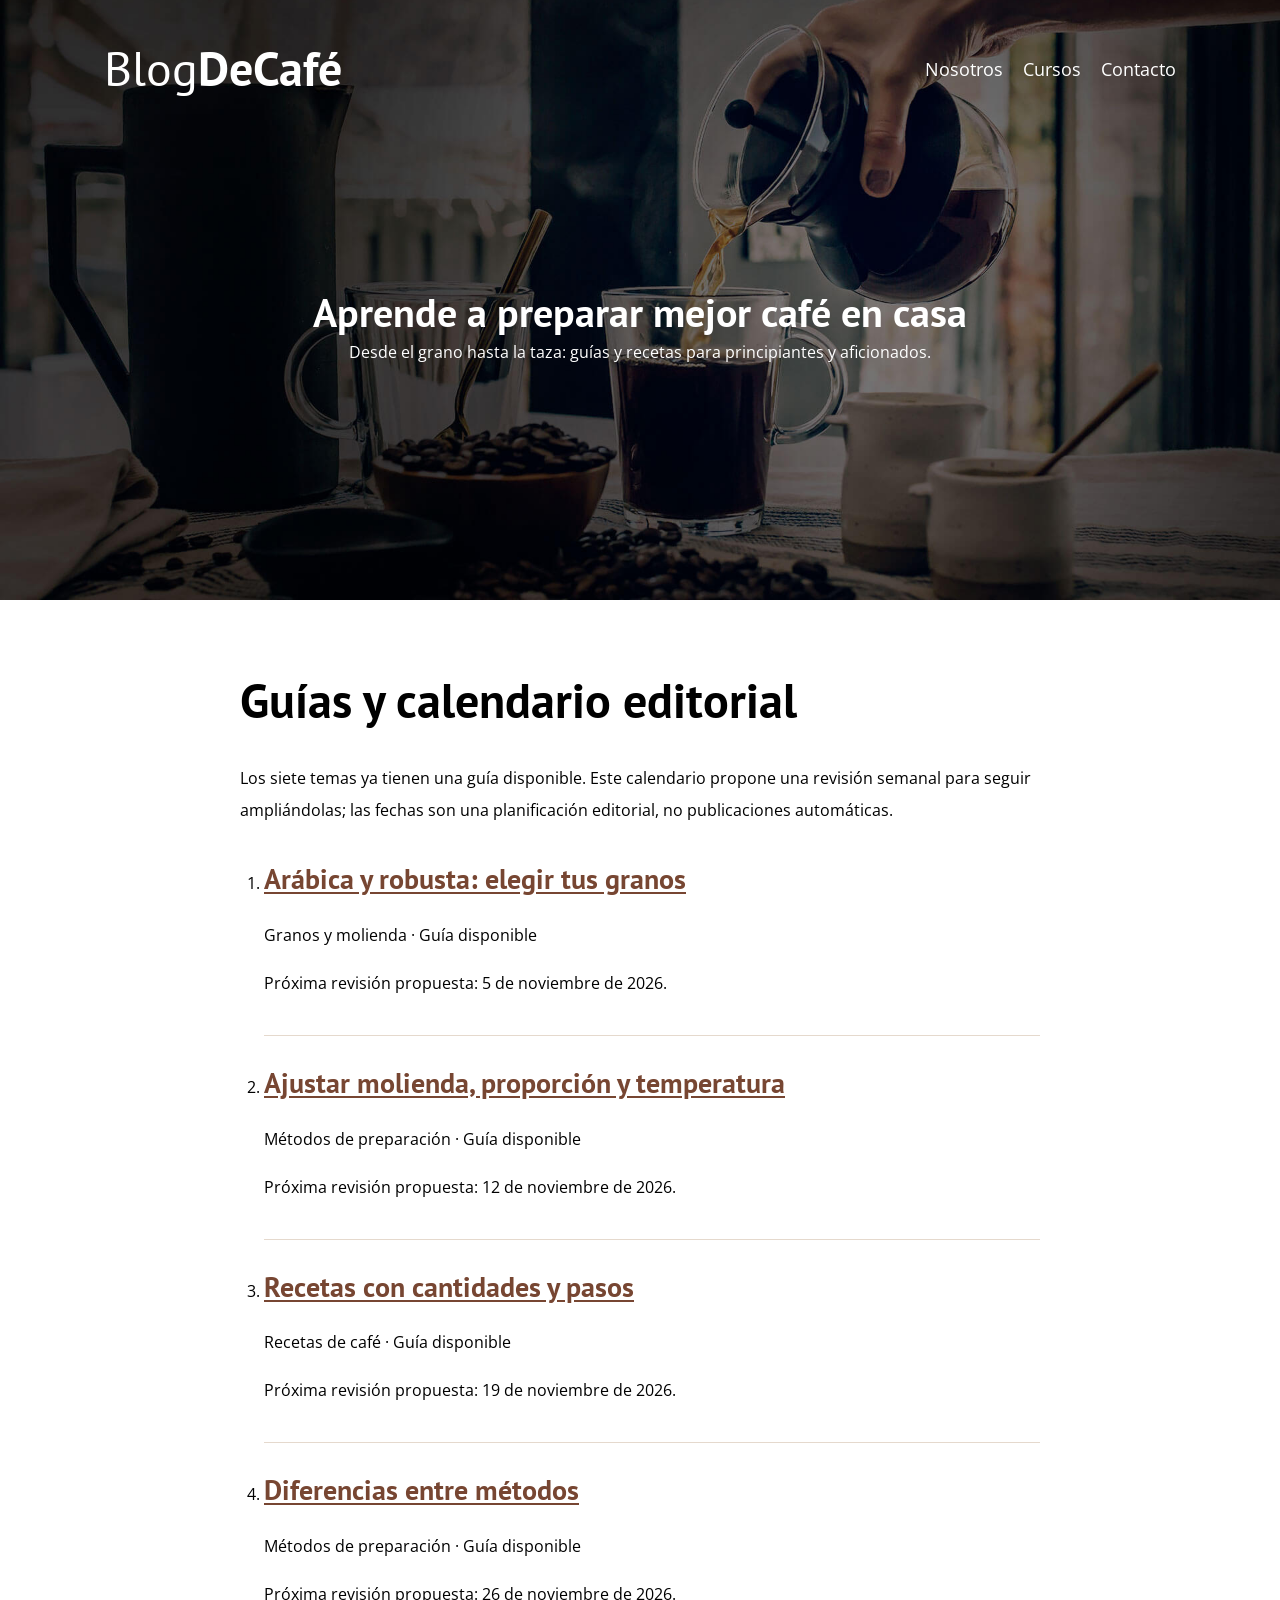
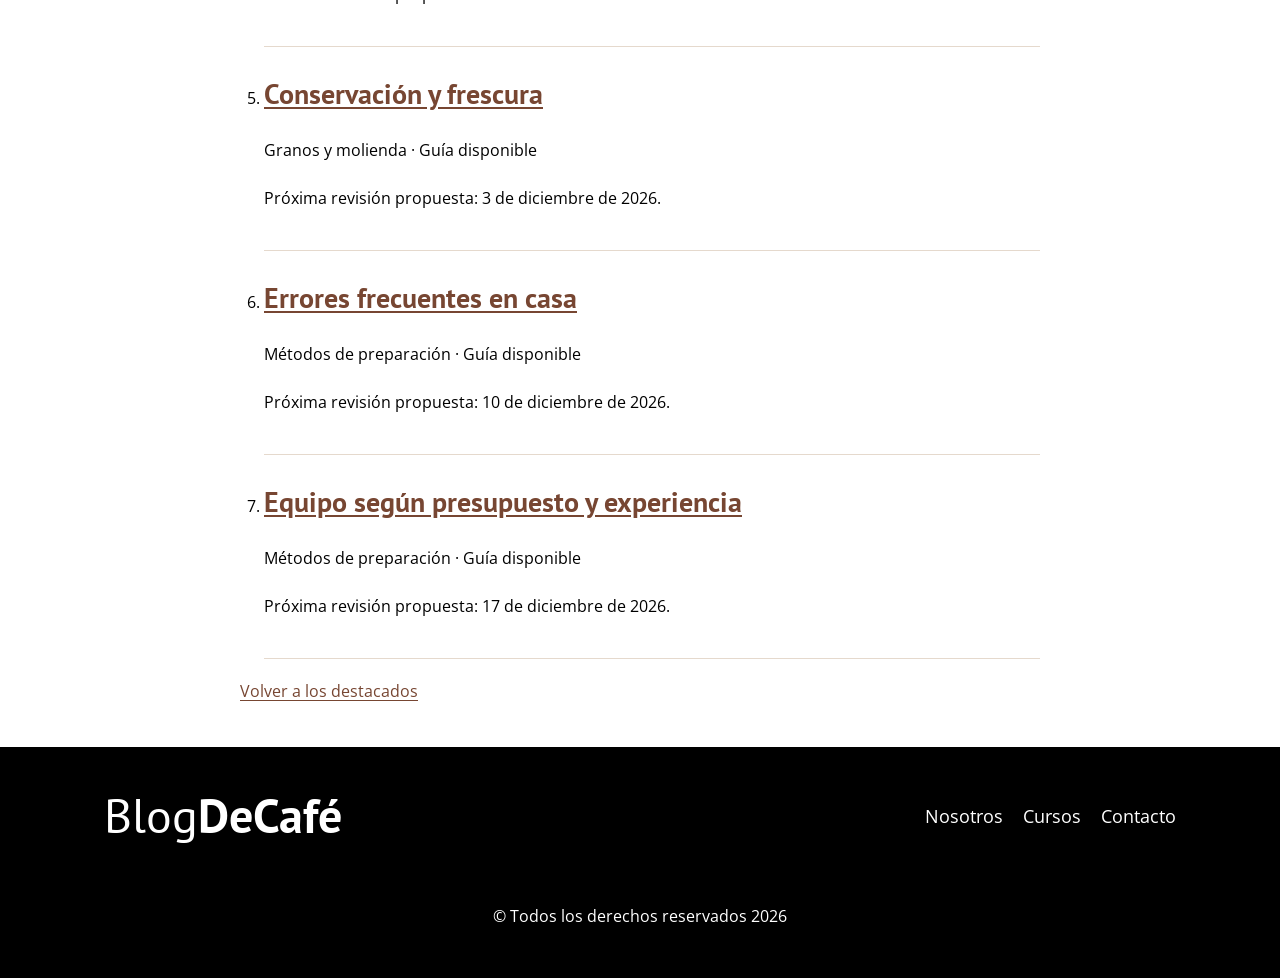
==== calendario.html @ 431ae3ac "Adición de nuevas páginas de cursos y actualización de la visión general de los cursos - Se crearon " ====
<!DOCTYPE html>
<html lang="es">

<head>
    <meta charset="UTF-8">
    <meta http-equiv="X-UA-Compatible" content="IE=edge">
    <meta name="viewport" content="width=device-width, initial-scale=1.0">
    <title>Guías y calendario editorial | BlogDeCafé</title>
    <meta name="description" content="Siete guías para preparar café en casa y un calendario propuesto de revisiones semanales.">
    <link rel="stylesheet" href="css/normalize.css">
    <link href="https://fonts.googleapis.com/css2?family=Open+Sans:ital@0;1&display=swap" rel="stylesheet">
    <link
        href="https://fonts.googleapis.com/css2?family=Open+Sans:ital@0;1&family=PT+Sans:ital,wght@0,400;0,700;1,400;1,700&display=swap"
        rel="stylesheet">
    <link rel="stylesheet" href="css/style.css">
</head>

<body>
    <header class="header">

        <div class="contenedor">
            <div class="barra">
                <a class="logo" href="index.html">
                    <p class="logo__nombre no-margin centrar-texto">Blog<span class="logo__bold">DeCafé</span></p>
                </a>

                <nav class="navegacion">
                    <a href="nosotros.html" class="navegacion__enlace">Nosotros</a>
                    <a href="cursos.html" class="navegacion__enlace">Cursos</a>
                    <a href="contacto.html" class="navegacion__enlace">Contacto</a>
                </nav>
            </div>
        </div>
        <div class="header__texto">
            <h2 class="no-margin">Aprende a preparar mejor café en casa</h2>
            <p class="no-margin">Desde el grano hasta la taza: guías y recetas para principiantes y aficionados.</p>

        </div>
    </header>

    <main class="contenedor lectura">
<h1>Guías y calendario editorial</h1><p>Los siete temas ya tienen una guía disponible. Este calendario propone una revisión semanal para seguir ampliándolas; las fechas son una planificación editorial, no publicaciones automáticas.</p><ol class="calendario-editorial"><li><h2><a href="granos-de-cafe.html">Arábica y robusta: elegir tus granos</a></h2><p>Granos y molienda · Guía disponible</p><p>Próxima revisión propuesta: <time datetime="2026-11-05">5 de noviembre de 2026</time>.</p></li><li><h2><a href="entrada.html">Ajustar molienda, proporción y temperatura</a></h2><p>Métodos de preparación · Guía disponible</p><p>Próxima revisión propuesta: <time datetime="2026-11-12">12 de noviembre de 2026</time>.</p></li><li><h2><a href="recetas-de-cafe.html">Recetas con cantidades y pasos</a></h2><p>Recetas de café · Guía disponible</p><p>Próxima revisión propuesta: <time datetime="2026-11-19">19 de noviembre de 2026</time>.</p></li><li><h2><a href="metodos-de-cafe.html">Diferencias entre métodos</a></h2><p>Métodos de preparación · Guía disponible</p><p>Próxima revisión propuesta: <time datetime="2026-11-26">26 de noviembre de 2026</time>.</p></li><li><h2><a href="conservar-cafe.html">Conservación y frescura</a></h2><p>Granos y molienda · Guía disponible</p><p>Próxima revisión propuesta: <time datetime="2026-12-03">3 de diciembre de 2026</time>.</p></li><li><h2><a href="errores-cafe.html">Errores frecuentes en casa</a></h2><p>Métodos de preparación · Guía disponible</p><p>Próxima revisión propuesta: <time datetime="2026-12-10">10 de diciembre de 2026</time>.</p></li><li><h2><a href="equipo-cafe.html">Equipo según presupuesto y experiencia</a></h2><p>Métodos de preparación · Guía disponible</p><p>Próxima revisión propuesta: <time datetime="2026-12-17">17 de diciembre de 2026</time>.</p></li></ol><a href="index.html#blog">Volver a los destacados</a>
    </main>


    <footer class="footer">
        <div class="contenedor">
            <div class="barra">
                <a class="logo" href="index.html">
                    <p class="logo__nombre no-margin centrar-texto">Blog<span class="logo__bold">DeCafé</span></p>
                </a>

                <nav class="navegacion">
                    <a href="nosotros.html" class="navegacion__enlace">Nosotros</a>
                    <a href="cursos.html" class="navegacion__enlace">Cursos</a>
                    <a href="contacto.html" class="navegacion__enlace">Contacto</a>
                </nav>
            </div>
        </div>
        <p>&copy; Todos los derechos reservados <span id="year"></span></p>
    </footer>

    <script src="js/app.js"></script>

</body>

</html>
---- css/style.css ----
:root {
  --fuenteHeading: "PT Sans", sans-serif;

  --fuenteParrafos: "Open Sans", sans-serif;

  --primario: #784d3c;
  --gris: #e5e7e9;
  --blanco: #fff;
  --negro: #000000;
}

html {
  box-sizing: border-box;
  font-size: 62.5%;
}

*,
*::before *::after {
  box-sizing: inherit;
}

body {
  font-family: var(--fuenteParrafos);
  font-size: 1.6rem;
  line-height: 2;
}

.contenedor {
  width: min(90%, 120rem);
  margin: 0 auto;
}

a {
  text-decoration: none;
}

h1,
h2,
h3,
h4 {
  font-family: var(--fuenteHeading);
  line-height: 1.2;
}

h1 {
  font-size: 4.8rem;
}

h2 {
  font-size: 4rem;
}

h3 {
  font-size: 3.2rem;
}

h4 {
  font-size: 2.8rem;
}

img {
  max-width: 100%;
}

.no-margin {
  margin: 0;
}

.no-padding {
  padding: 0;
}

.centrar-texto {
  text-align: center;
}

.webp,
.header {
  background-image: url(../media/images/banner.webp);
}

.no-webp,
.header {
  background-image: url(../media/images/banner.jpg);
}
.header {
  height: 60rem;
  background-size: cover;
  background-repeat: no-repeat;
  background-position: center center;
}

.header__texto {
  text-align: center;
  color: var(--blanco);
  margin-top: 5rem;
}

@media (min-width: 768px) {
  .header__texto {
    margin-top: 15rem;
  }
}

.barra {
  padding: 4rem 0;
}
@media (min-width: 768px) {
  .barra {
    display: flex;
    justify-content: space-between;
    align-items: center;
    margin: 0 4rem;
  }
}

.logo {
  color: var(--blanco);
}

.logo__nombre {
  font-family: var(--fuenteHeading);
  font-size: 4.8rem;
  line-height: 1.2;
  font-weight: 400;
}

.logo__bold {
  font-weight: 700;
}
@media (min-width: 768px) {
  .navegacion {
    display: flex;
    gap: 2rem;
  }
}
.navegacion__enlace {
  display: block;
  text-align: center;
  font-size: 1.8rem;
  color: var(--blanco);
}

@media (min-width: 768px) {
  .contenido-principal {
    display: grid;
    grid-template-columns: 2fr 1fr;
    column-gap: 4rem;
  }
}

.entrada {
  border-bottom: 1px solid var(--gris);
  margin-bottom: 2rem;
}

.entrada:last-of-type {
  border: none;
  margin-bottom: 0;
}

.boton {
  display: block;
  font-family: var(--fuenteHeading);
  color: var(--blanco);
  text-align: center;
  padding: 1rem 3rem;
  font-size: 1.8rem;
  text-transform: uppercase;
  font-weight: 700;
  margin-bottom: 2rem;
  border: none;
}

@media (min-width: 768px) {
  .boton {
    display: inline-block;
  }
}

.boton:hover {
  cursor: pointer;
}

.boton--primario {
  background-color: var(--negro);
}

.boton--secundario {
  background-color: var(--primario);
}

.cursos {
  list-style: none;
}

.widget-curso {
  border-bottom: 1px solid var(--gris);
  margin-bottom: 2rem;
}

.widget-curso:last-of-type {
  border: none;
  margin-bottom: 0;
}
.widget-cursos__label {
  font-family: var(--fuenteHeading);
  font-weight: 700;
}

.widget-cursos__info {
  font-weight: 400;
}
.widget-cursos__label,
.widget-cursos__info {
  font-size: 2rem;
}

.footer {
  background-color: var(--negro);
  padding-bottom: 3rem;
  margin-top: 4rem;
}

.footer p{
  color: var(--blanco);
  text-align: center;
}

@media (min-width: 768px) {
  .sobre-nosotros {
    display: grid;
    grid-template-columns: repeat(2, 1fr);
    column-gap: 2rem;
  }
}

/*Nuestros Cursos*/

.curso {
  padding: 3rem;
  border-bottom: 1px solid var(--gris);
}

@media (min-width: 768px) {
  .curso {
    display: grid;
    grid-template-columns: 1fr 2fr;
    column-gap: 2rem;
  }
}
.curso:last-of-type {
  border: none;
}

.cursos__label {
  font-family: var(--fuenteHeading);
  font-weight: 700;
}

.cursos__info {
  font-weight: 400;
}
.cursos__label,
.cursos__info {
  font-size: 2rem;
}

.contacto-bg {
  background-image: url(../media/images/contacto.jpg);
  background-size: cover;
  background-repeat: no-repeat;
  background-position: center center;
  height: 40rem;
}

.formulario {
  background-color: var(--blanco);
  margin: -5rem auto 0 auto;
  padding: 5rem;
  width: 95%;
}

.campo {
  display: flex;
  margin-bottom: 2rem;
}

.campo__label {
  flex: 0 0 9rem;
  text-align: right;
  padding-right: 2rem;
}

.campo__field {
  flex: 1;
  border: 1px solid var(--gris);
}

.campo__field--textarea {
  height: 20rem;
}

/* Portada: paleta cálida y jerarquía editorial. */
.inicio {
  --primario: #774632;
  background: #faf7f2;
  color: #322b26;
  line-height: 1.75;
}
.inicio *, .inicio *::before, .inicio *::after { box-sizing: border-box; }
.inicio .contenedor { width: min(90%, 116rem); }
.inicio .footer > .contenedor { width: min(94%, 144rem); }
.inicio .header {
  height: auto;
  min-height: 62rem;
  background-image: linear-gradient(90deg, rgba(26, 19, 15, .88), rgba(26, 19, 15, .28)), url(../media/images/banner.jpg);
}
.inicio .header__texto { margin: 0 auto; padding: 8rem 0 9rem; text-align: left; }
.inicio .header__texto h1 { max-width: 72rem; font-size: clamp(3.8rem, 5vw, 6.4rem); line-height: 1.08; letter-spacing: -.18rem; }
.inicio .header__texto > p:not(.editorial-etiqueta) { max-width: 56rem; margin-top: 2.4rem; color: #eee3d8; font-size: 1.8rem; }
.inicio .editorial-etiqueta { font-size: 1.15rem; font-weight: 700; text-transform: uppercase; letter-spacing: .18rem; color: #774632; margin: 0 0 1.6rem; }
.inicio .header .editorial-etiqueta { color: #eac6a1; }
.inicio .header__texto .boton { margin: 3rem 0 0; background: #edcfad; color: #322419; }
.inicio .contenido-principal { padding-top: 7rem; gap: 5rem; align-items: start; }
.inicio .blog > h3 { margin: 0 0 2rem; font-size: clamp(3rem, 3vw, 4rem); letter-spacing: -.08rem; }
.inicio .blog > p:not(.editorial-etiqueta) { color: #655b52; margin: 0 0 3rem; }
.inicio .temas-editoriales { margin-bottom: 4rem; padding: 2.4rem; border: 1px solid #e5d9cd; border-radius: 1.2rem; background: #f1eae1; }
.inicio .temas-editoriales h4 { font-size: 2rem; margin: 0 0 1.2rem; }
.inicio .temas-editoriales ul { margin: 0; padding-left: 2rem; color: #655b52; font-size: 1.4rem; }
.inicio .temas-editoriales li + li { margin-top: .8rem; }
.inicio .entrada { background: #fffdf9; border: 1px solid #e8dfd5; border-radius: 1.6rem; overflow: hidden; margin-bottom: 3rem; }
.inicio .entrada:last-of-type { border: 1px solid #e8dfd5; }
.inicio .entrada__imagen img { width: 100%; aspect-ratio: 16 / 9; object-fit: cover; display: block; }
.inicio .entrada__contenido { padding: 2.8rem; }
.inicio .entrada__contenido h4 { font-size: 2.7rem; letter-spacing: -.05rem; }
.inicio .entrada__contenido p { color: #655b52; }
.inicio .boton { display: inline-flex; align-items: center; justify-content: center; gap: 1.5rem; border-radius: .6rem; padding: 1.2rem 2rem; font-size: 1.4rem; text-transform: none; line-height: 1.5; margin-bottom: 0; transition: background-color .15s ease; }
.inicio .boton--primario { background: #322b26; }
.inicio .boton:hover { background: #583727; color: #fff; }
.inicio a:focus-visible { outline: 3px solid #b46f35; outline-offset: 5px; }
.inicio .sidebar { padding: 3rem; background: #efe7dc; border: 1px solid #e5d9cd; border-radius: 1.6rem; }
.inicio .sidebar h3 { font-size: 2.7rem; margin: 0 0 2.8rem; }
.inicio .sidebar h4 { font-size: 2.2rem; }
.inicio .cursos { margin: 0; }
.inicio .widget-curso { border-color: #d8c8b7; padding-bottom: 2.8rem; margin-bottom: 2.8rem; }
.inicio .widget-curso:last-child { padding-bottom: 0; margin-bottom: 0; }
.inicio .widget-cursos__label, .inicio .widget-cursos__info { font-size: 1.5rem; }
.inicio .widget-cursos__label { margin: 1.2rem 0; }
.inicio .sidebar .boton { margin-top: 1rem; }
.inicio .footer { margin-top: 8rem; background: #28211c; padding: 1.6rem 0 2.4rem; }
.inicio .footer > p { font-size: 1.2rem; color: #c9bcae; margin: 1rem 0 0; }
@media (min-width: 768px) { .inicio .contenido-principal { grid-template-columns: minmax(0, 1fr) 32rem; } }
@media (max-width: 767px) {
  .inicio .header { min-height: auto; }
  .inicio .header__texto { padding: 5rem 0 6rem; }
  .inicio .header__texto h1 { letter-spacing: -.1rem; }
  .inicio .header__texto > p:not(.editorial-etiqueta) { font-size: 1.6rem; }
  .inicio .contenido-principal { padding-top: 4rem; }
  .inicio .entrada__contenido, .inicio .sidebar { padding: 2.2rem; }
  .inicio .sidebar { margin-top: 4rem; }
  .inicio .footer { margin-top: 4rem; }
}
@media (prefers-reduced-motion: reduce) { .inicio .boton { transition: none; } }

/* Lectura de los artículos individuales. */
.lectura { max-width: 80rem; padding-top: 4rem; }
.lectura h1 { font-size: clamp(3.2rem, 5vw, 4.8rem); }
.lectura h2 { font-size: 2.8rem; margin-top: 3.6rem; }
.lectura article > img { display: block; width: 100%; height: auto; margin: 3rem 0; }
.lectura article > header > p { color: #655b52; }
.lectura a { color: #774632; text-decoration: underline; text-underline-offset: .3rem; }
.lectura a:focus-visible { outline: 3px solid #774632; outline-offset: 4px; }
.lectura li + li { margin-top: 1rem; }

.aviso-ejemplo { background: #f1eae1; border-left: .4rem solid #774632; padding: 1.6rem 2rem; }
.lectura dd { margin: .4rem 0 2rem; }
.lectura .boton { color: #fff; text-decoration: none; }
.calendario-editorial { padding-left: 2.4rem; }
.calendario-editorial li { padding: 1rem 0 2rem; border-bottom: 1px solid #e5d9cd; }
.calendario-editorial h2 { margin-top: 1rem; }
@media (max-width: 600px) {
  #consulta .campo { flex-direction: column; }
  #consulta .campo__label { flex: auto; text-align: left; }
  #consulta.formulario { padding: 2rem; }
  #consulta .campo__field { width: 100%; min-width: 0; }
}
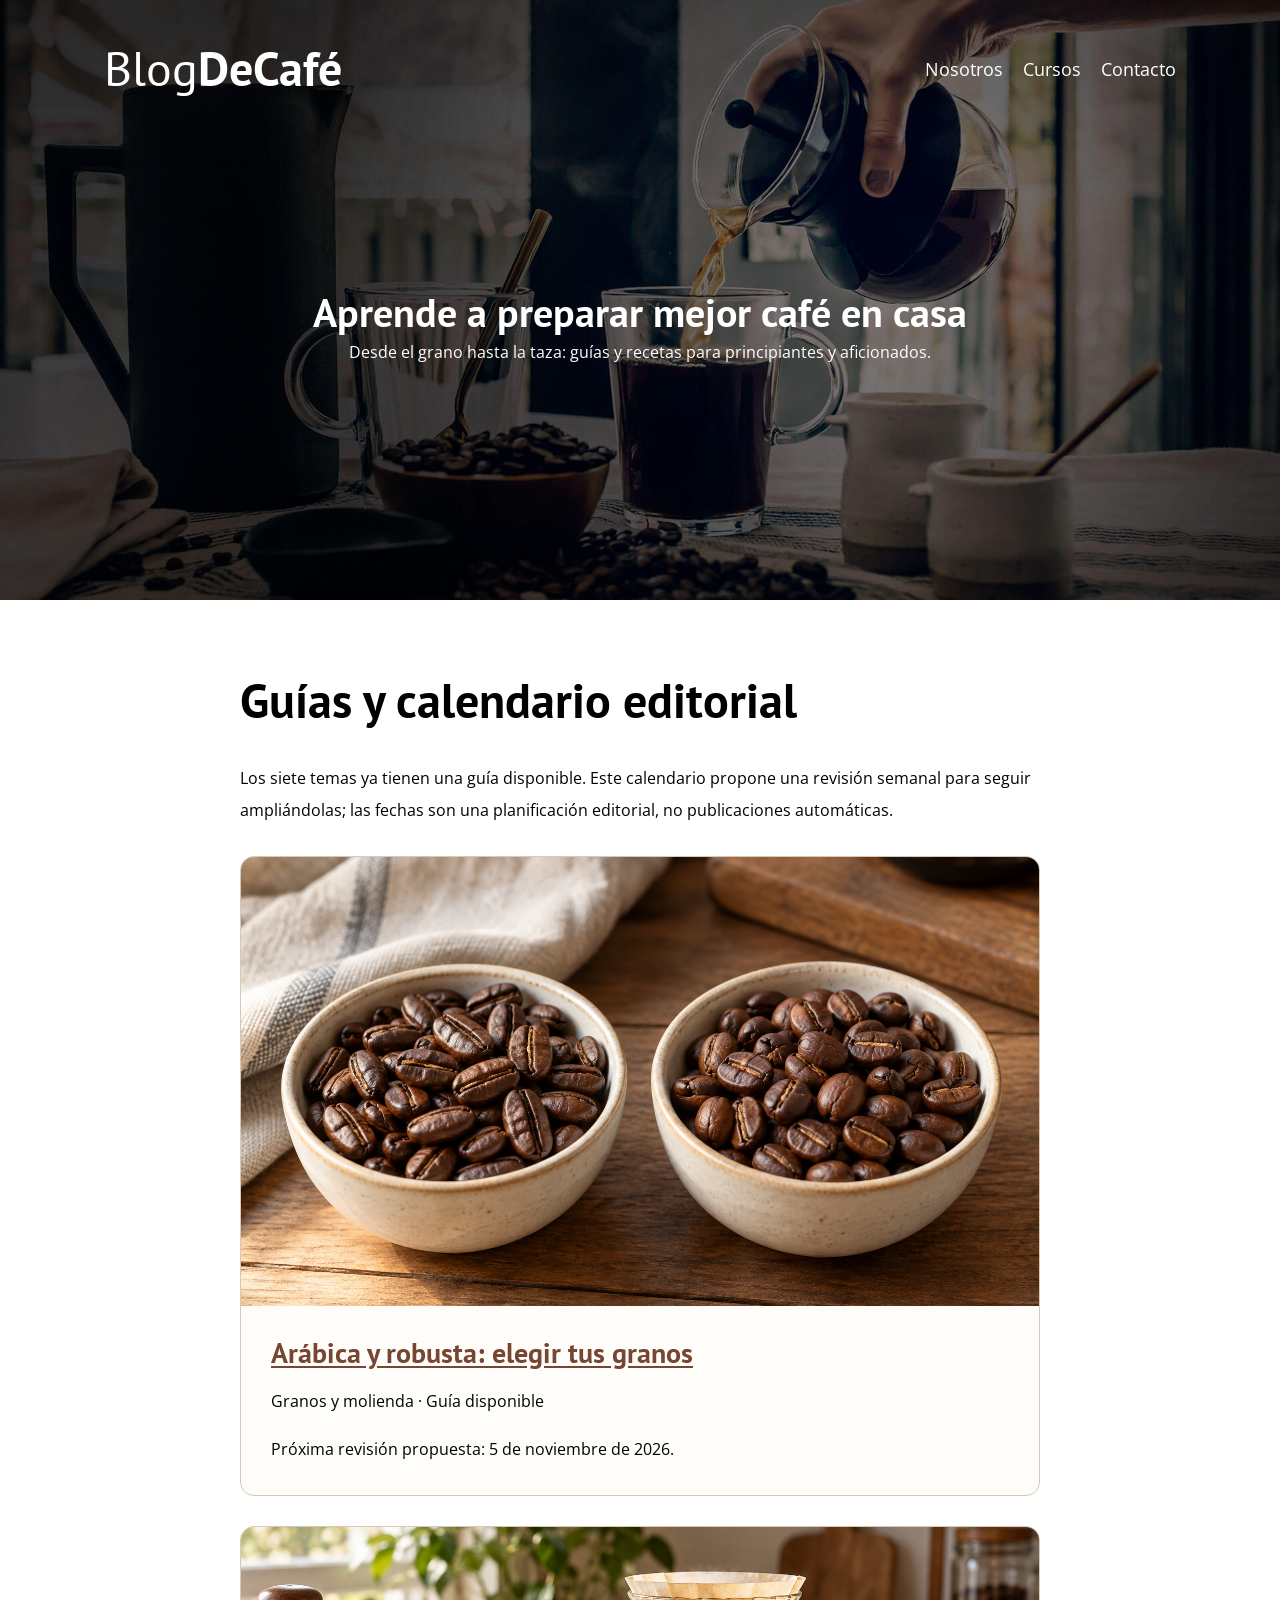
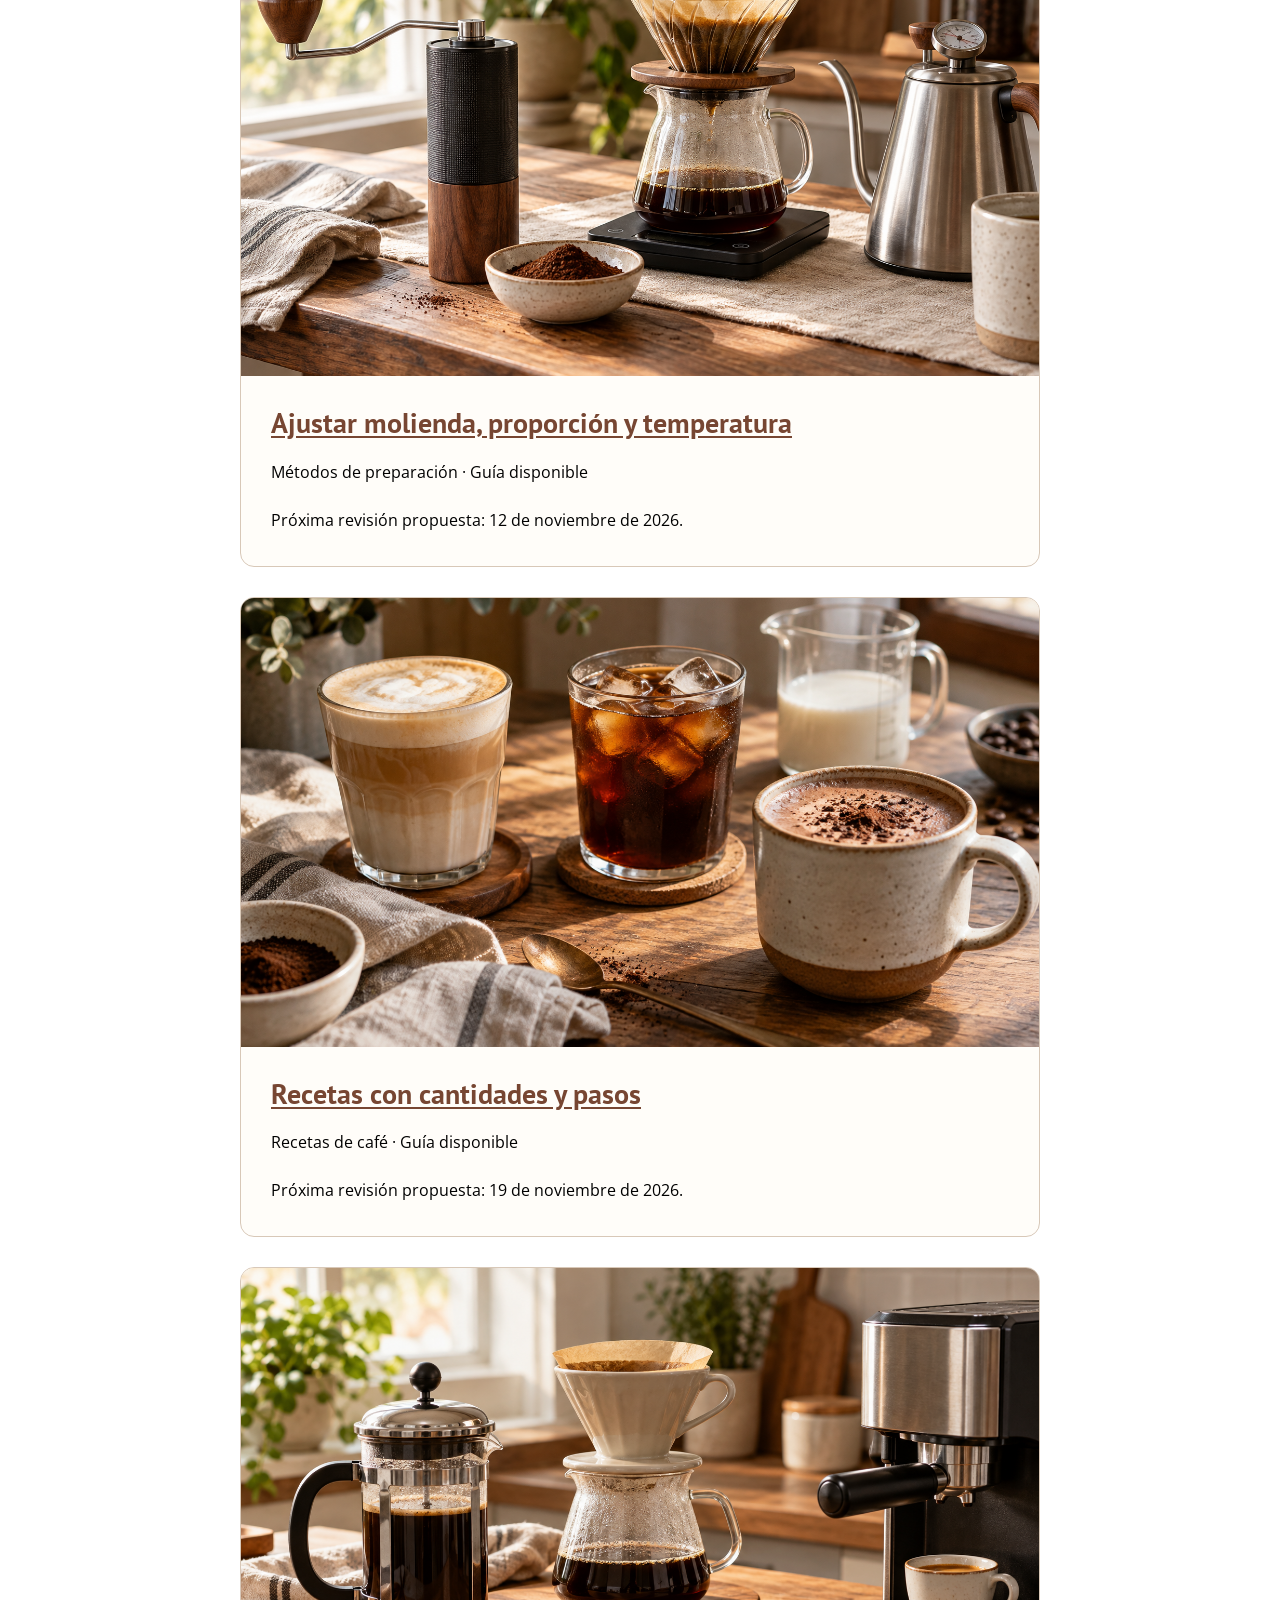
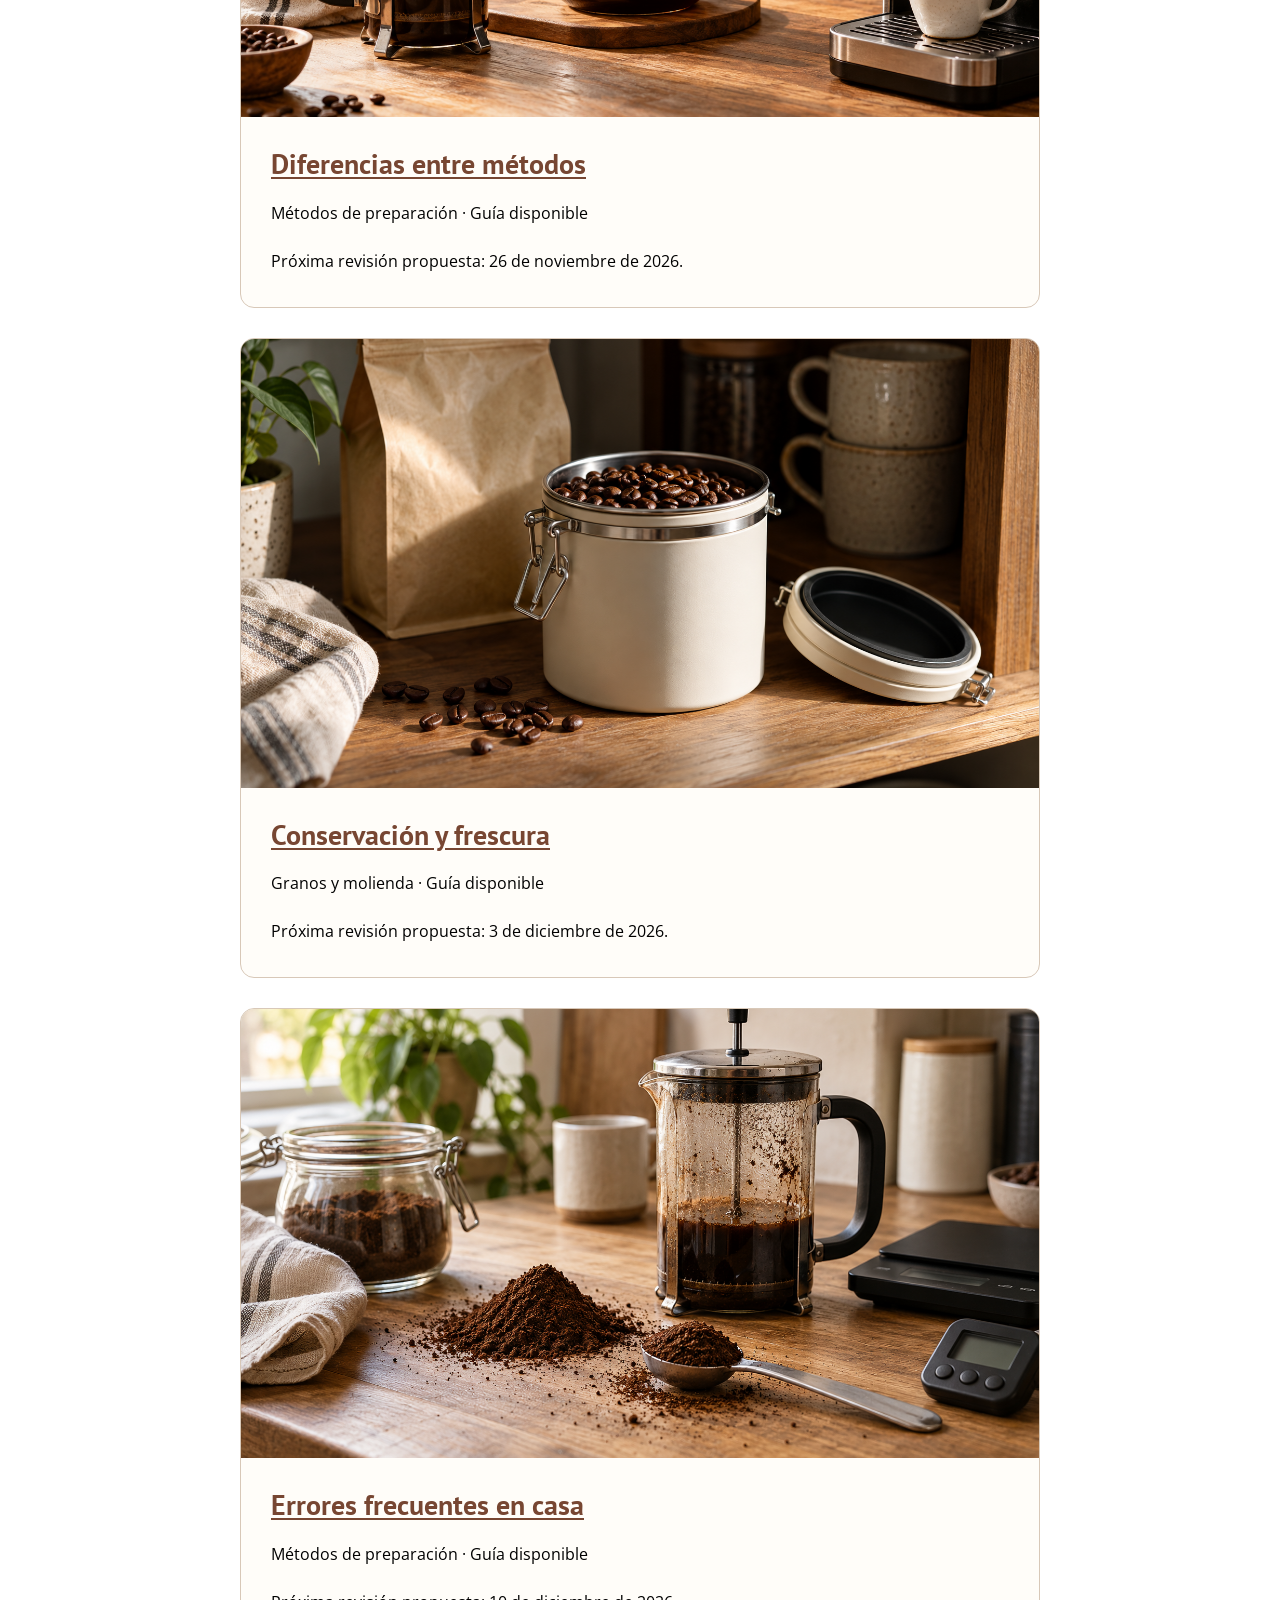
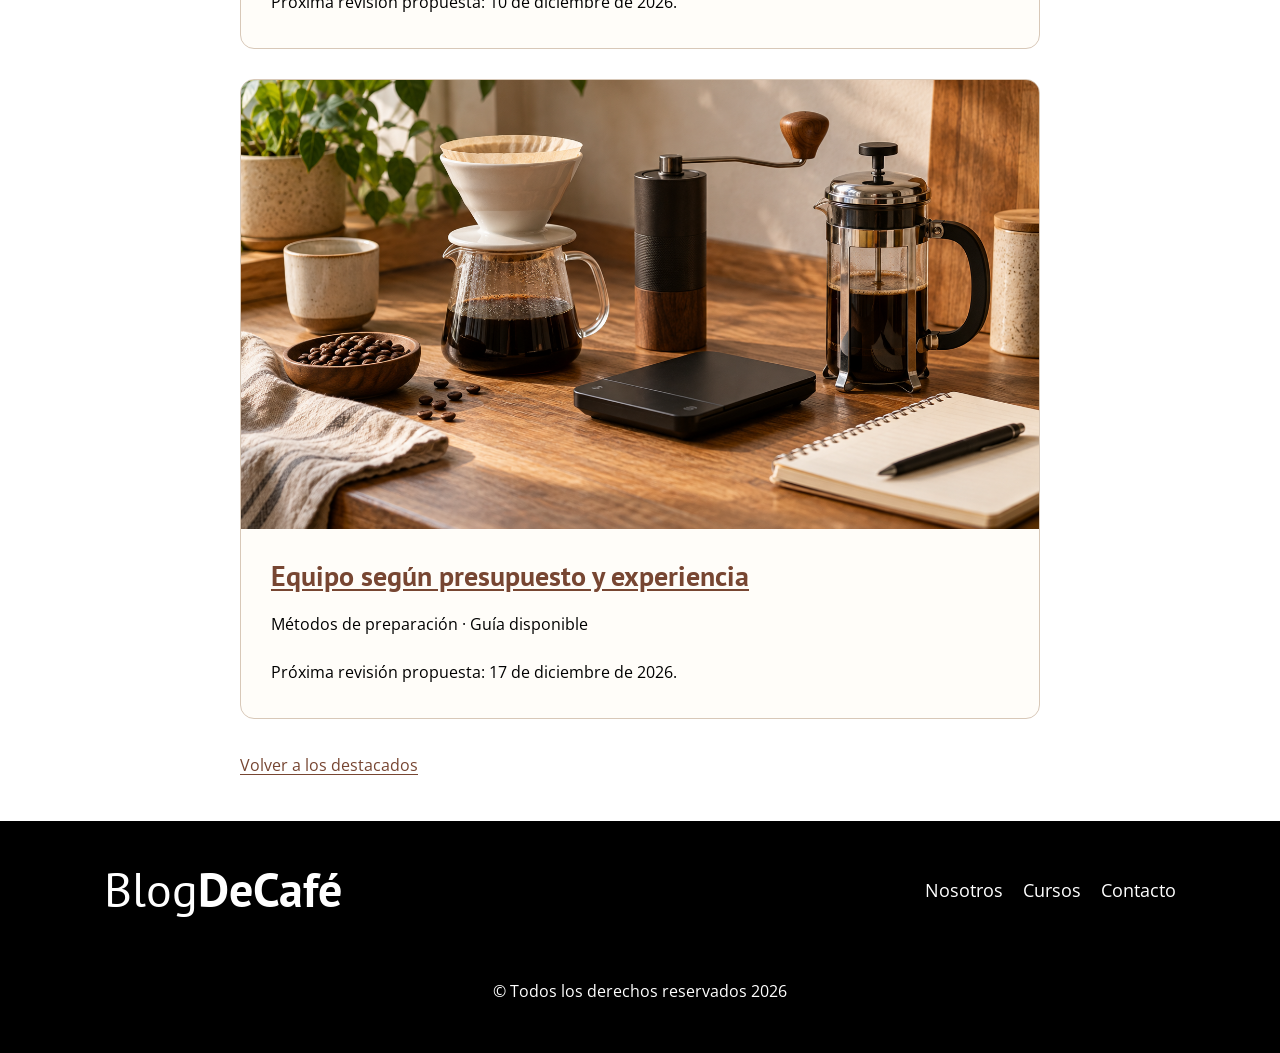
==== commit d6ed0bea: "Actualización del calendario editorial con nuevas imágenes y contenido; mejora del estilo de la list" ====
--- a/calendario.html
+++ b/calendario.html
@@ -32,14 +32,35 @@
             </div>
         </div>
         <div class="header__texto">
-            <h2 class="no-margin">Aprende a preparar mejor café en casa</h2>
+            <p class="header__promesa no-margin">Aprende a preparar mejor café en casa</p>
             <p class="no-margin">Desde el grano hasta la taza: guías y recetas para principiantes y aficionados.</p>
 
         </div>
     </header>
 
     <main class="contenedor lectura">
-<h1>Guías y calendario editorial</h1><p>Los siete temas ya tienen una guía disponible. Este calendario propone una revisión semanal para seguir ampliándolas; las fechas son una planificación editorial, no publicaciones automáticas.</p><ol class="calendario-editorial"><li><h2><a href="granos-de-cafe.html">Arábica y robusta: elegir tus granos</a></h2><p>Granos y molienda · Guía disponible</p><p>Próxima revisión propuesta: <time datetime="2026-11-05">5 de noviembre de 2026</time>.</p></li><li><h2><a href="entrada.html">Ajustar molienda, proporción y temperatura</a></h2><p>Métodos de preparación · Guía disponible</p><p>Próxima revisión propuesta: <time datetime="2026-11-12">12 de noviembre de 2026</time>.</p></li><li><h2><a href="recetas-de-cafe.html">Recetas con cantidades y pasos</a></h2><p>Recetas de café · Guía disponible</p><p>Próxima revisión propuesta: <time datetime="2026-11-19">19 de noviembre de 2026</time>.</p></li><li><h2><a href="metodos-de-cafe.html">Diferencias entre métodos</a></h2><p>Métodos de preparación · Guía disponible</p><p>Próxima revisión propuesta: <time datetime="2026-11-26">26 de noviembre de 2026</time>.</p></li><li><h2><a href="conservar-cafe.html">Conservación y frescura</a></h2><p>Granos y molienda · Guía disponible</p><p>Próxima revisión propuesta: <time datetime="2026-12-03">3 de diciembre de 2026</time>.</p></li><li><h2><a href="errores-cafe.html">Errores frecuentes en casa</a></h2><p>Métodos de preparación · Guía disponible</p><p>Próxima revisión propuesta: <time datetime="2026-12-10">10 de diciembre de 2026</time>.</p></li><li><h2><a href="equipo-cafe.html">Equipo según presupuesto y experiencia</a></h2><p>Métodos de preparación · Guía disponible</p><p>Próxima revisión propuesta: <time datetime="2026-12-17">17 de diciembre de 2026</time>.</p></li></ol><a href="index.html#blog">Volver a los destacados</a>
+<h1>Guías y calendario editorial</h1><p>Los siete temas ya tienen una guía disponible. Este calendario propone una revisión semanal para seguir ampliándolas; las fechas son una planificación editorial, no publicaciones automáticas.</p><ol class="calendario-editorial"><li>
+    <a class="calendario-editorial__imagen" href="granos-de-cafe.html"><img src="media/images/guias/arabica-robusta.png" alt="Dos cuencos con granos de café de formas distintas para comparar arábica y robusta." width="1536" height="1024" loading="lazy" decoding="async"></a>
+    <div class="calendario-editorial__contenido"><h2><a href="granos-de-cafe.html">Arábica y robusta: elegir tus granos</a></h2><p>Granos y molienda · Guía disponible</p><p>Próxima revisión propuesta: <time datetime="2026-11-05">5 de noviembre de 2026</time>.</p></div>
+</li><li>
+    <a class="calendario-editorial__imagen" href="entrada.html"><img src="media/images/guias/ajustes-extraccion.png" alt="Molino, café molido, balanza y hervidor para ajustar la preparación." width="1536" height="1024" loading="lazy" decoding="async"></a>
+    <div class="calendario-editorial__contenido"><h2><a href="entrada.html">Ajustar molienda, proporción y temperatura</a></h2><p>Métodos de preparación · Guía disponible</p><p>Próxima revisión propuesta: <time datetime="2026-11-12">12 de noviembre de 2026</time>.</p></div>
+</li><li>
+    <a class="calendario-editorial__imagen" href="recetas-de-cafe.html"><img src="media/images/guias/recetas-cantidades.png" alt="Café con leche, café con hielo y café con cacao junto a utensilios de medición." width="1536" height="1024" loading="lazy" decoding="async"></a>
+    <div class="calendario-editorial__contenido"><h2><a href="recetas-de-cafe.html">Recetas con cantidades y pasos</a></h2><p>Recetas de café · Guía disponible</p><p>Próxima revisión propuesta: <time datetime="2026-11-19">19 de noviembre de 2026</time>.</p></div>
+</li><li>
+    <a class="calendario-editorial__imagen" href="metodos-de-cafe.html"><img src="media/images/guias/metodos-preparacion.png" alt="Prensa francesa, filtro manual y cafetera espresso sobre una mesa." width="1536" height="1024" loading="lazy" decoding="async"></a>
+    <div class="calendario-editorial__contenido"><h2><a href="metodos-de-cafe.html">Diferencias entre métodos</a></h2><p>Métodos de preparación · Guía disponible</p><p>Próxima revisión propuesta: <time datetime="2026-11-26">26 de noviembre de 2026</time>.</p></div>
+</li><li>
+    <a class="calendario-editorial__imagen" href="conservar-cafe.html"><img src="media/images/guias/conservacion-frescura.png" alt="Recipiente opaco y hermético con granos de café junto a una bolsa cerrada." width="1536" height="1024" loading="lazy" decoding="async"></a>
+    <div class="calendario-editorial__contenido"><h2><a href="conservar-cafe.html">Conservación y frescura</a></h2><p>Granos y molienda · Guía disponible</p><p>Próxima revisión propuesta: <time datetime="2026-12-03">3 de diciembre de 2026</time>.</p></div>
+</li><li>
+    <a class="calendario-editorial__imagen" href="errores-cafe.html"><img src="media/images/guias/errores-preparacion.png" alt="Cuchara con café molido, prensa con restos de café, balanza y temporizador." width="1536" height="1024" loading="lazy" decoding="async"></a>
+    <div class="calendario-editorial__contenido"><h2><a href="errores-cafe.html">Errores frecuentes en casa</a></h2><p>Métodos de preparación · Guía disponible</p><p>Próxima revisión propuesta: <time datetime="2026-12-10">10 de diciembre de 2026</time>.</p></div>
+</li><li>
+    <a class="calendario-editorial__imagen" href="equipo-cafe.html"><img src="media/images/guias/equipo-presupuesto.png" alt="Filtro manual, molino, balanza y prensa francesa para preparar café en casa." width="1536" height="1024" loading="lazy" decoding="async"></a>
+    <div class="calendario-editorial__contenido"><h2><a href="equipo-cafe.html">Equipo según presupuesto y experiencia</a></h2><p>Métodos de preparación · Guía disponible</p><p>Próxima revisión propuesta: <time datetime="2026-12-17">17 de diciembre de 2026</time>.</p></div>
+</li></ol><a href="index.html#blog">Volver a los destacados</a>
     </main>
 
 
--- a/css/style.css
+++ b/css/style.css
@@ -15,7 +15,8 @@
 }
 
 *,
-*::before *::after {
+*::before,
+*::after {
   box-sizing: inherit;
 }
 
@@ -311,37 +312,26 @@
 .inicio *, .inicio *::before, .inicio *::after { box-sizing: border-box; }
 .inicio .contenedor { width: min(90%, 116rem); }
 .inicio .footer > .contenedor { width: min(94%, 144rem); }
-.inicio .header {
-  height: auto;
-  min-height: 62rem;
-  background-image: linear-gradient(90deg, rgba(26, 19, 15, .88), rgba(26, 19, 15, .28)), url(../media/images/banner.jpg);
-}
-.inicio .header__texto { margin: 0 auto; padding: 8rem 0 9rem; text-align: left; }
-.inicio .header__texto h1 { max-width: 72rem; font-size: clamp(3.8rem, 5vw, 6.4rem); line-height: 1.08; letter-spacing: -.18rem; }
-.inicio .header__texto > p:not(.editorial-etiqueta) { max-width: 56rem; margin-top: 2.4rem; color: #eee3d8; font-size: 1.8rem; }
 .inicio .editorial-etiqueta { font-size: 1.15rem; font-weight: 700; text-transform: uppercase; letter-spacing: .18rem; color: #774632; margin: 0 0 1.6rem; }
-.inicio .header .editorial-etiqueta { color: #eac6a1; }
-.inicio .header__texto .boton { margin: 3rem 0 0; background: #edcfad; color: #322419; }
 .inicio .contenido-principal { padding-top: 7rem; gap: 5rem; align-items: start; }
-.inicio .blog > h3 { margin: 0 0 2rem; font-size: clamp(3rem, 3vw, 4rem); letter-spacing: -.08rem; }
+.inicio .blog > h1 { margin: 0 0 2rem; font-size: clamp(3.2rem, 4vw, 4.6rem); letter-spacing: -.12rem; }
 .inicio .blog > p:not(.editorial-etiqueta) { color: #655b52; margin: 0 0 3rem; }
 .inicio .temas-editoriales { margin-bottom: 4rem; padding: 2.4rem; border: 1px solid #e5d9cd; border-radius: 1.2rem; background: #f1eae1; }
-.inicio .temas-editoriales h4 { font-size: 2rem; margin: 0 0 1.2rem; }
+.inicio .temas-editoriales h2 { font-size: 2rem; margin: 0 0 1.2rem; }
 .inicio .temas-editoriales ul { margin: 0; padding-left: 2rem; color: #655b52; font-size: 1.4rem; }
 .inicio .temas-editoriales li + li { margin-top: .8rem; }
-.inicio .entrada { background: #fffdf9; border: 1px solid #e8dfd5; border-radius: 1.6rem; overflow: hidden; margin-bottom: 3rem; }
-.inicio .entrada:last-of-type { border: 1px solid #e8dfd5; }
+.inicio .entrada { background: #fffdf9; border: 1px solid #cbb5a2; border-radius: 1.6rem; overflow: hidden; margin-bottom: 4rem; box-shadow: 0 .6rem 2rem rgba(67, 43, 28, .07); }
 .inicio .entrada__imagen img { width: 100%; aspect-ratio: 16 / 9; object-fit: cover; display: block; }
 .inicio .entrada__contenido { padding: 2.8rem; }
-.inicio .entrada__contenido h4 { font-size: 2.7rem; letter-spacing: -.05rem; }
+.inicio .entrada__contenido h2 { font-size: 2.7rem; letter-spacing: -.05rem; }
 .inicio .entrada__contenido p { color: #655b52; }
 .inicio .boton { display: inline-flex; align-items: center; justify-content: center; gap: 1.5rem; border-radius: .6rem; padding: 1.2rem 2rem; font-size: 1.4rem; text-transform: none; line-height: 1.5; margin-bottom: 0; transition: background-color .15s ease; }
 .inicio .boton--primario { background: #322b26; }
 .inicio .boton:hover { background: #583727; color: #fff; }
 .inicio a:focus-visible { outline: 3px solid #b46f35; outline-offset: 5px; }
 .inicio .sidebar { padding: 3rem; background: #efe7dc; border: 1px solid #e5d9cd; border-radius: 1.6rem; }
-.inicio .sidebar h3 { font-size: 2.7rem; margin: 0 0 2.8rem; }
-.inicio .sidebar h4 { font-size: 2.2rem; }
+.inicio .sidebar > h2 { font-size: 2.7rem; margin: 0 0 2.8rem; }
+.inicio .sidebar h3 { font-size: 2.2rem; }
 .inicio .cursos { margin: 0; }
 .inicio .widget-curso { border-color: #d8c8b7; padding-bottom: 2.8rem; margin-bottom: 2.8rem; }
 .inicio .widget-curso:last-child { padding-bottom: 0; margin-bottom: 0; }
@@ -352,10 +342,6 @@
 .inicio .footer > p { font-size: 1.2rem; color: #c9bcae; margin: 1rem 0 0; }
 @media (min-width: 768px) { .inicio .contenido-principal { grid-template-columns: minmax(0, 1fr) 32rem; } }
 @media (max-width: 767px) {
-  .inicio .header { min-height: auto; }
-  .inicio .header__texto { padding: 5rem 0 6rem; }
-  .inicio .header__texto h1 { letter-spacing: -.1rem; }
-  .inicio .header__texto > p:not(.editorial-etiqueta) { font-size: 1.6rem; }
   .inicio .contenido-principal { padding-top: 4rem; }
   .inicio .entrada__contenido, .inicio .sidebar { padding: 2.2rem; }
   .inicio .sidebar { margin-top: 4rem; }
@@ -376,12 +362,210 @@
 .aviso-ejemplo { background: #f1eae1; border-left: .4rem solid #774632; padding: 1.6rem 2rem; }
 .lectura dd { margin: .4rem 0 2rem; }
 .lectura .boton { color: #fff; text-decoration: none; }
-.calendario-editorial { padding-left: 2.4rem; }
-.calendario-editorial li { padding: 1rem 0 2rem; border-bottom: 1px solid #e5d9cd; }
-.calendario-editorial h2 { margin-top: 1rem; }
+.calendario-editorial { padding: 0; list-style: none; display: grid; gap: 3rem; margin: 3rem 0; }
+.calendario-editorial li { padding: 0; border: 1px solid #d8c8b8; border-radius: 1.4rem; overflow: hidden; background: #fffdf9; }
+.lectura .calendario-editorial li + li { margin-top: 0; }
+.calendario-editorial__imagen { display: block; }
+.calendario-editorial__imagen img { display: block; width: 100%; height: auto; aspect-ratio: 16 / 9; object-fit: cover; }
+.calendario-editorial__contenido { padding: clamp(2rem, 4vw, 3rem); }
+.calendario-editorial__contenido h2 { margin: 0 0 1.6rem; }
+.calendario-editorial__contenido p:last-child { margin-bottom: 0; }
 @media (max-width: 600px) {
   #consulta .campo { flex-direction: column; }
   #consulta .campo__label { flex: auto; text-align: left; }
   #consulta.formulario { padding: 2rem; }
   #consulta .campo__field { width: 100%; min-width: 0; }
 }
+
+/* Catálogo y fichas de formación. */
+.formacion {
+  --primario: #774632;
+  background: #faf7f2;
+  color: #322b26;
+  line-height: 1.75;
+}
+.formacion *, .formacion *::before, .formacion *::after { box-sizing: border-box; }
+.pagina-contacto > .header,
+.inicio > .header,
+.formacion > .header {
+  height: auto;
+  min-height: 42rem;
+  background-image: linear-gradient(90deg, rgba(26, 19, 15, .85), rgba(26, 19, 15, .4)), url(../media/images/banner.jpg);
+}
+.pagina-contacto .header__texto,
+.inicio .header__texto,
+.formacion .header__texto { margin: 4rem auto 0; padding: 0 5% 6rem; max-width: 96rem; }
+.pagina-contacto .header__texto .header__promesa,
+.inicio .header__texto .header__promesa,
+.formacion .header__texto .header__promesa { font-size: clamp(3rem, 4vw, 4.6rem); letter-spacing: -.08rem; }
+.pagina-contacto .header__texto p,
+.inicio .header__texto > *,
+.formacion .header__texto p { margin-top: 1.6rem; color: #eee3d8; }
+.navegacion__enlace[aria-current="page"] { text-decoration: underline; text-underline-offset: .6rem; }
+.formacion main a:focus-visible { outline: 3px solid #a56b3f; outline-offset: 5px; }
+.formacion .boton {
+  display: inline-flex;
+  align-items: center;
+  justify-content: center;
+  min-height: 4.8rem;
+  padding: 1.3rem 2rem;
+  margin: 0;
+  border-radius: .7rem;
+  font-size: 1.5rem;
+  line-height: 1.5;
+  text-transform: none;
+  color: #fff;
+  text-decoration: none;
+}
+.formacion .boton:hover { background: #583727; }
+.formacion .catalogo, .formacion .ficha-curso { padding-top: 6rem; padding-bottom: 2rem; }
+.catalogo__titulo { max-width: 72rem; margin-bottom: 3.6rem; }
+.catalogo__titulo h1, .contacto-titulo { font-size: clamp(3.2rem, 4vw, 4.6rem); letter-spacing: -.12rem; margin: 0; }
+.contacto-titulo { margin-bottom: clamp(3.6rem, 5vw, 6rem); }
+.contacto-contenido { padding-top: 6rem; }
+@media (max-width: 767px) { .contacto-contenido { padding-top: 3.6rem; } }
+.catalogo__rejilla { display: grid; grid-template-columns: repeat(3, minmax(0, 1fr)); gap: 2.8rem; }
+.formacion .curso {
+  padding: 0;
+  display: flex;
+  flex-direction: column;
+  background: #fffdf9;
+  border: 1px solid #e5d9cd;
+  border-radius: 1.6rem;
+  overflow: hidden;
+}
+.formacion .curso__imagen img { display: block; width: 100%; aspect-ratio: 4 / 3; object-fit: cover; }
+.formacion .curso__informacion { display: flex; flex-direction: column; align-items: flex-start; flex: 1; padding: 2.6rem; }
+.formacion .curso__informacion h2 { font-size: 2.6rem; letter-spacing: -.04rem; }
+.formacion .curso__estado { font-size: 1.2rem; color: #6b4934; background: #f1e8db; border-radius: .5rem; padding: .6rem 1rem; margin: 1.6rem 0 0; }
+.formacion .curso__descripcion { font-size: 1.5rem; color: #655b52; }
+.formacion .curso__resumen { font-size: 1.4rem; line-height: 1.9; border-top: 1px solid #e8dfd5; padding-top: 1.8rem; width: 100%; margin: auto 0 2.4rem; }
+.formacion .curso__informacion .boton { width: 100%; }
+.ficha-curso__presentacion { display: grid; grid-template-columns: 1fr 1fr; background: #efe7dc; border: 1px solid #e5d9cd; border-radius: 2rem; overflow: hidden; }
+.ficha-curso__imagen img { display: block; width: 100%; height: 100%; min-height: 36rem; object-fit: cover; }
+.ficha-curso__introduccion { align-self: center; padding: clamp(2.4rem, 4vw, 5rem); }
+.ficha-curso__introduccion h1 { margin: 0 0 2rem; font-size: clamp(3.2rem, 3.8vw, 4.8rem); letter-spacing: -.1rem; }
+.ficha-curso__introduccion p { color: #655b52; margin: 0; }
+.ficha-curso__columnas { display: grid; grid-template-columns: minmax(0, 1fr) 33rem; gap: 3.6rem; margin-top: 3.6rem; align-items: start; }
+.ficha-curso__datos { display: grid; grid-template-columns: repeat(2, minmax(0, 1fr)); gap: 0 2.8rem; margin: 0; padding: 1rem 3rem; background: #fffdf9; border: 1px solid #e5d9cd; border-radius: 1.4rem; }
+.ficha-curso__dato { padding: 2rem 0; border-bottom: 1px solid #e8dfd5; min-width: 0; }
+.ficha-curso__dato:last-child { grid-column: 1 / -1; border-bottom: none; }
+.ficha-curso__dato dt { font-size: 1.25rem; color: #774632; }
+.ficha-curso__dato dd { margin: .8rem 0 0; font-size: 1.5rem; }
+.ficha-curso__bloque { margin-top: 3rem; padding: 0 1rem; }
+.ficha-curso__bloque h2 { font-size: 2.7rem; margin: 0 0 1.2rem; }
+.ficha-curso__bloque p { color: #655b52; margin: 0; }
+.ficha-curso__consulta { background: #efe7dc; border: 1px solid #e5d9cd; border-radius: 1.4rem; padding: 2.8rem; }
+.ficha-curso__consulta h2 { margin: 0 0 1.6rem; font-size: 2.6rem; }
+.ficha-curso__consulta p { font-size: 1.4rem; color: #655b52; }
+.ficha-curso__consulta .boton { width: 100%; margin: 1rem 0; }
+.ficha-curso__consulta p:last-child { margin-bottom: 0; }
+.ficha-curso__consulta p a { color: #774632; text-decoration: underline; text-underline-offset: .3rem; }
+.formacion > .footer { margin-top: 6rem; background: #28211c; }
+@media (max-width: 1050px) {
+  .catalogo__rejilla { grid-template-columns: 1fr; }
+  .formacion .curso { display: grid; grid-template-columns: 35% minmax(0, 1fr); }
+  .formacion .curso__imagen img { height: 100%; aspect-ratio: auto; }
+  .ficha-curso__columnas { grid-template-columns: minmax(0, 1fr) 28rem; gap: 2.4rem; }
+}
+@media (max-width: 767px) {
+  .pagina-contacto > .header,
+.inicio > .header,
+  .formacion > .header { min-height: auto; }
+  .pagina-contacto .header__texto,
+.inicio .header__texto,
+  .formacion .header__texto { margin-top: 2rem; padding-bottom: 4rem; }
+  .formacion .catalogo, .formacion .ficha-curso { padding-top: 3.6rem; }
+  .formacion .curso { display: flex; }
+  .formacion .curso__imagen img { height: auto; aspect-ratio: 16 / 9; }
+  .formacion .curso__informacion { padding: 2.4rem; }
+  .ficha-curso__presentacion, .ficha-curso__columnas { grid-template-columns: 1fr; }
+  .ficha-curso__imagen img { min-height: 0; height: auto; aspect-ratio: 16 / 9; }
+  .ficha-curso__datos { grid-template-columns: 1fr; padding: .5rem 2.4rem; }
+  .ficha-curso__columnas { gap: 3rem; margin-top: 2.4rem; }
+  .ficha-curso__consulta { padding: 2.4rem; }
+}
+
+/* Nosotros: imagen protagonista y lectura por secciones. */
+.pagina-nosotros { background: #faf7f2; color: #322b26; line-height: 1.75; }
+.pagina-nosotros *, .pagina-nosotros *::before, .pagina-nosotros *::after { box-sizing: border-box; }
+.pagina-nosotros > .header {
+  height: auto;
+  min-height: 42rem;
+  background-image: linear-gradient(90deg, rgba(26, 19, 15, .85), rgba(26, 19, 15, .4)), url(../media/images/banner.jpg);
+}
+.pagina-nosotros .header__texto { margin: 4rem auto 0; padding: 0 5% 6rem; max-width: 96rem; }
+.pagina-nosotros .header__texto .header__promesa { font-size: clamp(3rem, 4vw, 4.6rem); letter-spacing: -.08rem; }
+.pagina-nosotros .header__texto p { margin-top: 1.6rem; color: #eee3d8; }
+.pagina-nosotros .navegacion__enlace[aria-current="page"] { text-decoration: underline; text-underline-offset: .6rem; }
+.nosotros-contenido { padding-top: 6rem; padding-bottom: 2rem; }
+.nosotros-titulo h1 { margin: 0 0 3.6rem; font-size: clamp(3.2rem, 4vw, 4.6rem); letter-spacing: -.12rem; }
+.nosotros-presentacion { display: grid; grid-template-columns: 1.2fr 1fr; background: #efe7dc; border: 1px solid #e5d9cd; border-radius: 2rem; overflow: hidden; }
+.nosotros-presentacion__imagen img { display: block; width: 100%; height: 100%; min-height: 40rem; object-fit: cover; }
+.nosotros-presentacion__texto { padding: clamp(2.4rem, 4vw, 5rem); align-self: center; }
+.nosotros-presentacion h2 { font-size: clamp(2.8rem, 3vw, 3.8rem); margin: 0 0 2rem; letter-spacing: -.06rem; }
+.nosotros-presentacion p { margin: 0; color: #655b52; }
+.nosotros-detalles { display: grid; grid-template-columns: repeat(2, minmax(0, 1fr)); gap: 2.8rem; margin-top: 3.6rem; }
+.nosotros-detalle { background: #fffdf9; border: 1px solid #e5d9cd; border-radius: 1.4rem; padding: 3.2rem; }
+.nosotros-detalle:last-child { grid-column: 1 / -1; }
+.nosotros-detalle h2 { font-size: 2.7rem; margin: 0 0 1.6rem; }
+.nosotros-detalle p { color: #655b52; margin: 0; }
+.nosotros-detalle a { color: #774632; text-decoration: underline; text-underline-offset: .3rem; }
+.nosotros-contenido a:focus-visible { outline: 3px solid #a56b3f; outline-offset: 4px; }
+.pagina-nosotros > .footer { margin-top: 6rem; background: #28211c; }
+@media (max-width: 767px) {
+  .pagina-nosotros > .header { min-height: auto; }
+  .pagina-nosotros .header__texto { margin-top: 2rem; padding-bottom: 4rem; }
+  .nosotros-contenido { padding-top: 3.6rem; }
+  .nosotros-presentacion, .nosotros-detalles { grid-template-columns: 1fr; }
+  .nosotros-presentacion__imagen img { height: auto; min-height: 0; aspect-ratio: 4 / 3; }
+  .nosotros-detalle { padding: 2.4rem; }
+  .nosotros-detalles { gap: 2rem; margin-top: 2rem; }
+}
+
+/* Información y estados del formulario de contacto. */
+#consulta.formulario {
+  position: relative;
+  box-sizing: border-box;
+  max-width: 96rem;
+  border: 1px solid #d8c8b8;
+  border-radius: 1.8rem;
+  box-shadow: 0 1.2rem 3.6rem rgba(67, 43, 28, .1);
+  background: #fffdf9;
+  padding: clamp(2rem, 4vw, 5rem);
+}
+#consulta > p:first-child { margin-top: 0; margin-bottom: 3rem; color: #655b52; }
+#consulta .campo { align-items: baseline; gap: 1rem; }
+#consulta .campo__label { color: #49382d; font-weight: 700; }
+#consulta .campo__field {
+  box-sizing: border-box;
+  min-width: 0;
+  padding: 1.2rem 1.4rem;
+  border: 1px solid #bba897;
+  border-radius: .8rem;
+  background: #fff;
+  color: #322b26;
+  font: inherit;
+  line-height: 1.5;
+}
+#consulta .campo__field--textarea { resize: vertical; min-height: 16rem; }
+#consulta .campo__field:focus-visible,
+#consulta input[type="checkbox"]:focus-visible,
+#consulta button:focus-visible {
+  outline: 3px solid #774632;
+  outline-offset: 3px;
+}
+#consulta input[type="checkbox"] { accent-color: #774632; }
+#consulta button { border: 0; border-radius: .8rem; cursor: pointer; }
+.contacto-privacidad { border: 1px solid #e5d9cd; }
+.contacto-privacidad { margin: 2.4rem 0; padding: 2rem; background: #faf7f2; border-radius: .8rem; }
+.contacto-privacidad h2 { margin: 0; font-size: 2.2rem; }
+.contacto-privacidad label { display: block; }
+#consulta button:disabled { opacity: .65; cursor: wait; }
+#consulta-estado:not(:empty) { padding: 1.6rem; border-left: .4rem solid #774632; background: #faf7f2; }
+
+/* Jerarquía semántica y foco visible para navegación por teclado. */
+.header__promesa { font-family: var(--fuenteHeading); font-size: 4rem; font-weight: 700; line-height: 1.2; }
+:where(a, button, input, select, textarea):focus-visible { outline: 3px solid #774632; outline-offset: 4px; }
+.header a:focus-visible, .footer a:focus-visible { outline-color: #edcfad; }
+#email-ayuda { color: #655b52; font-size: 1.4rem; }
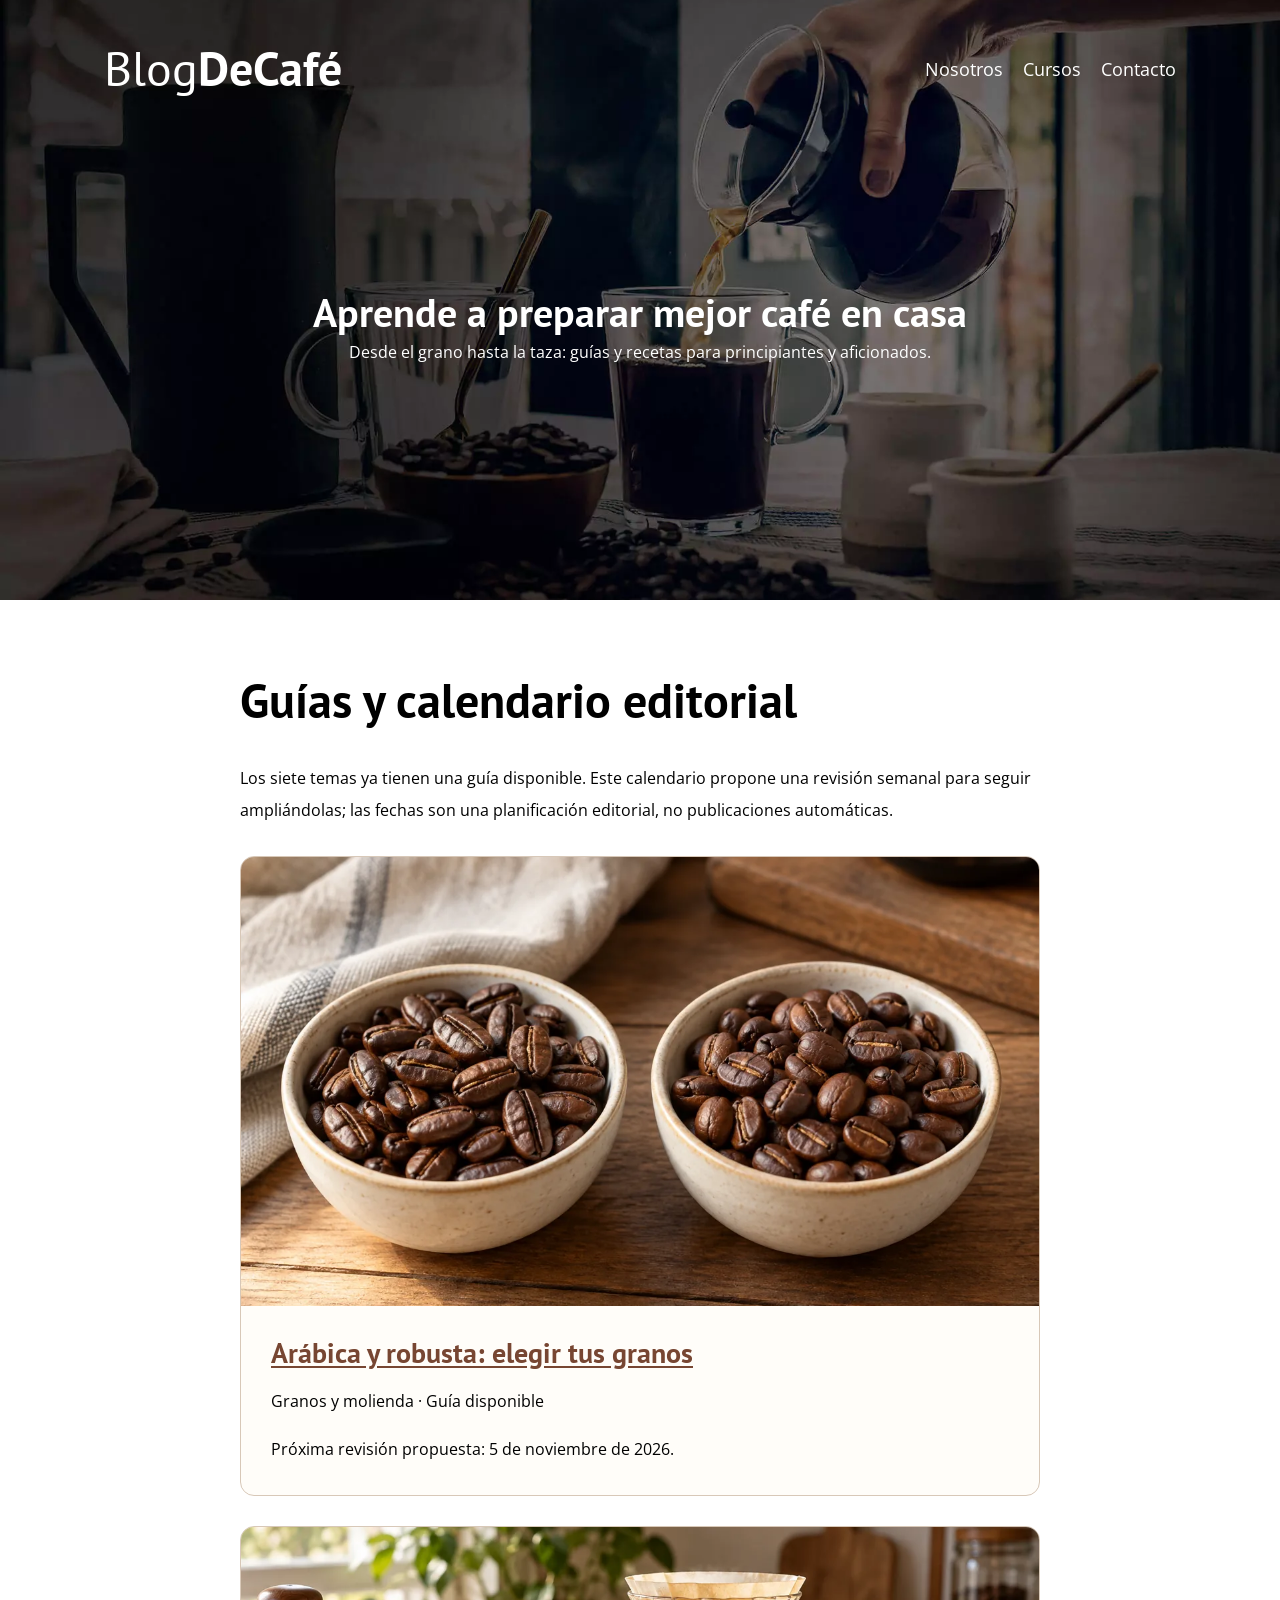
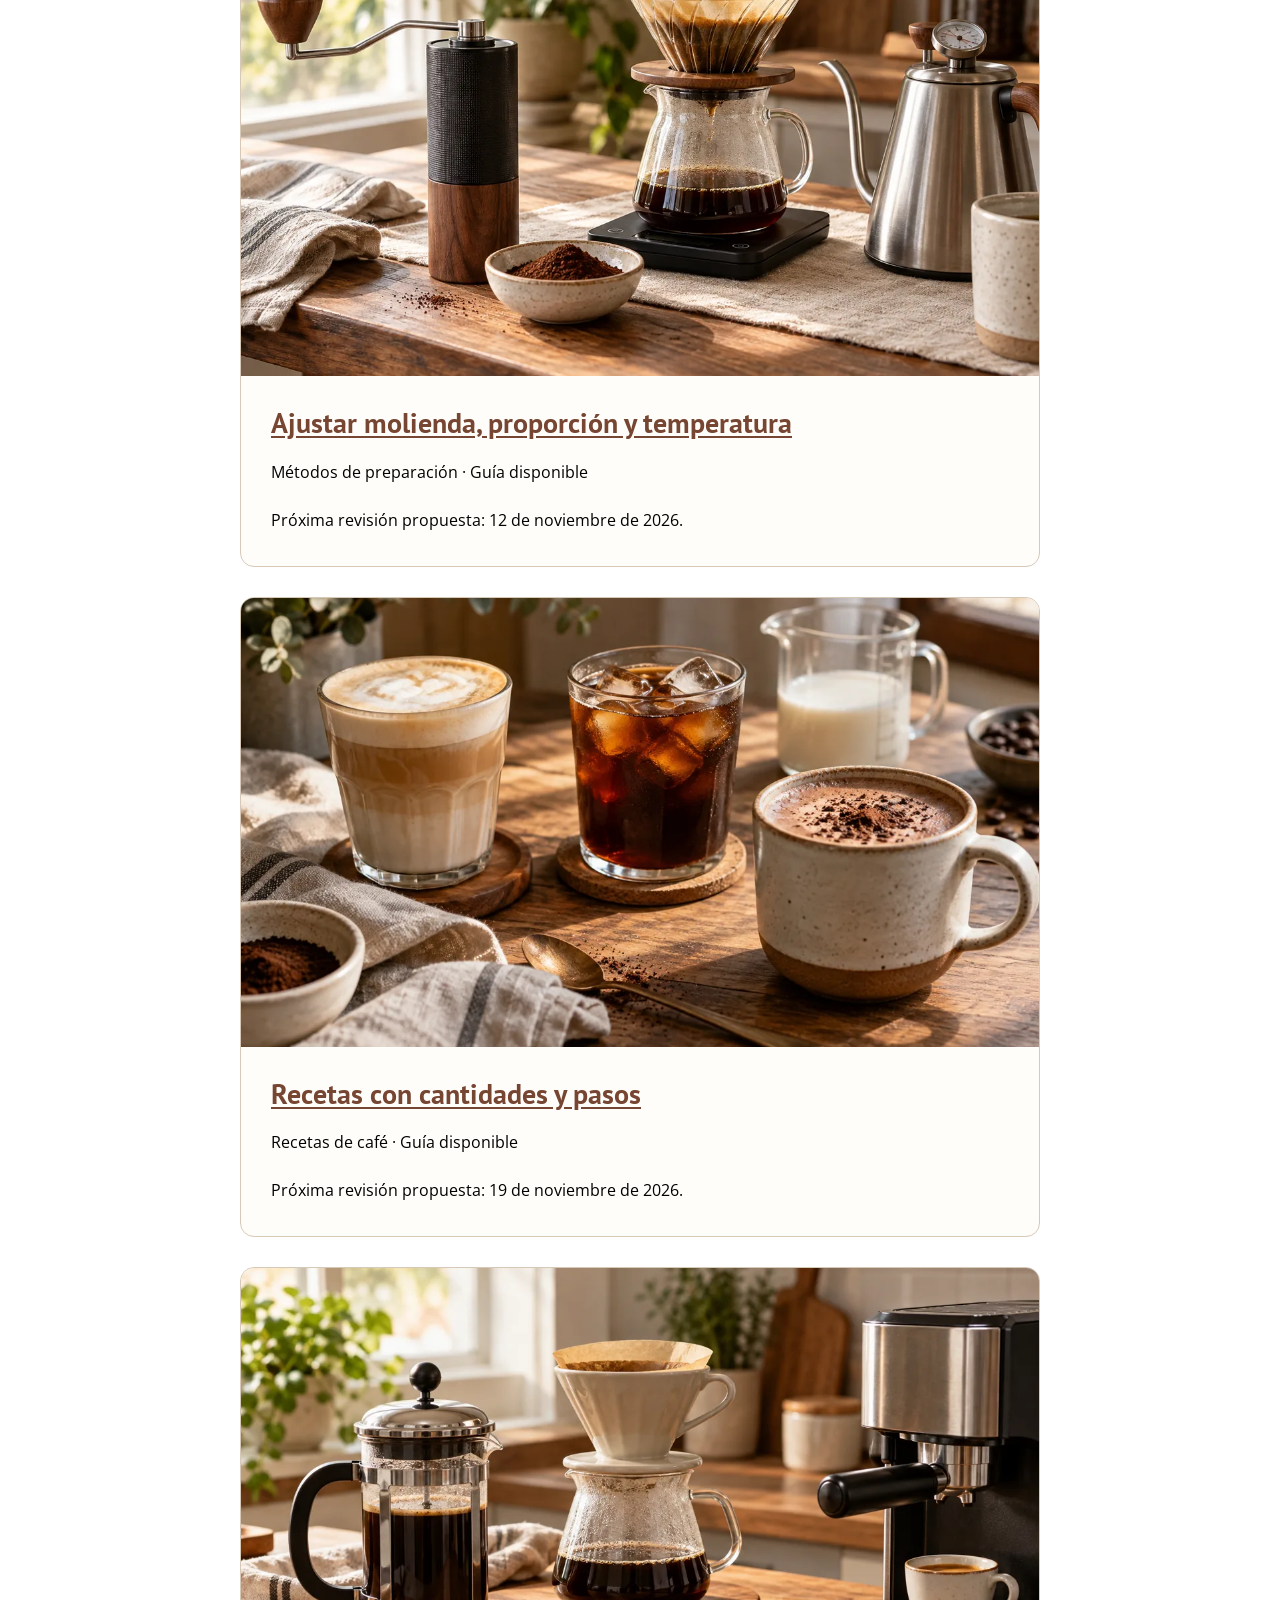
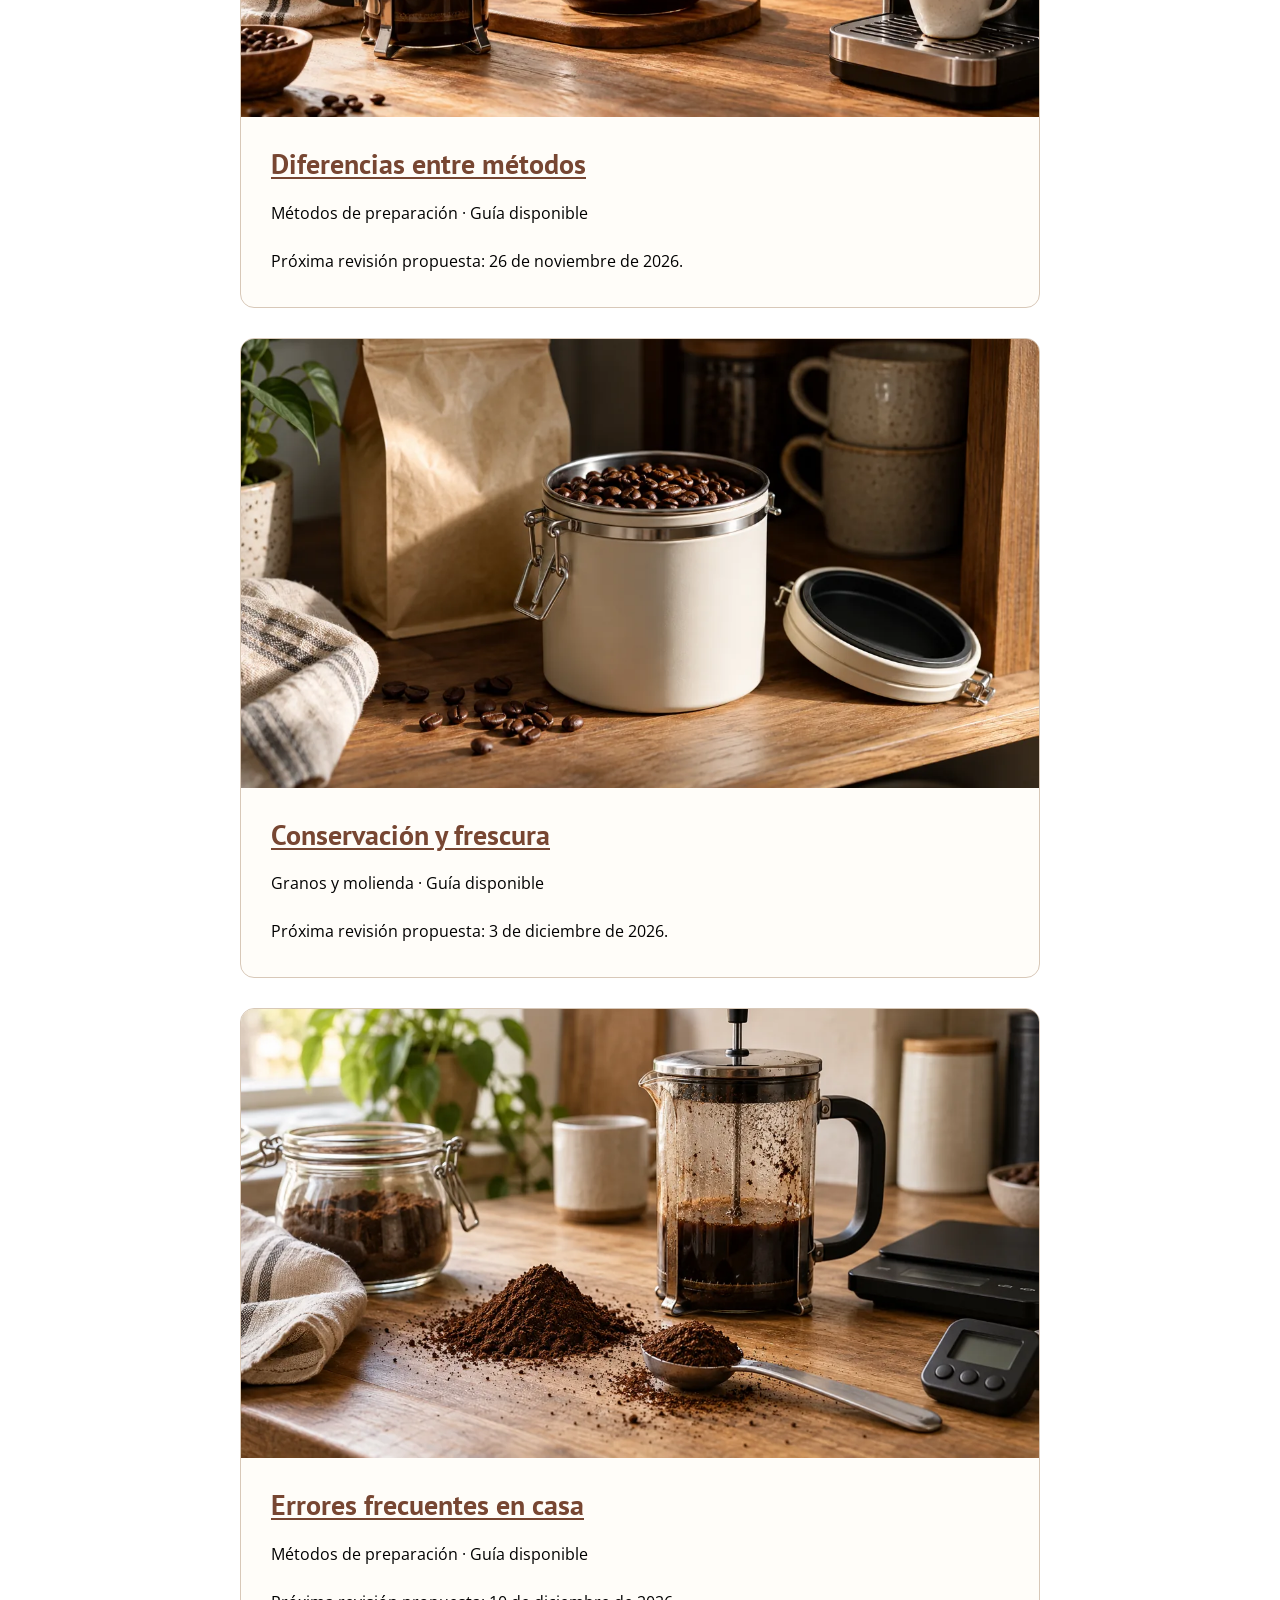
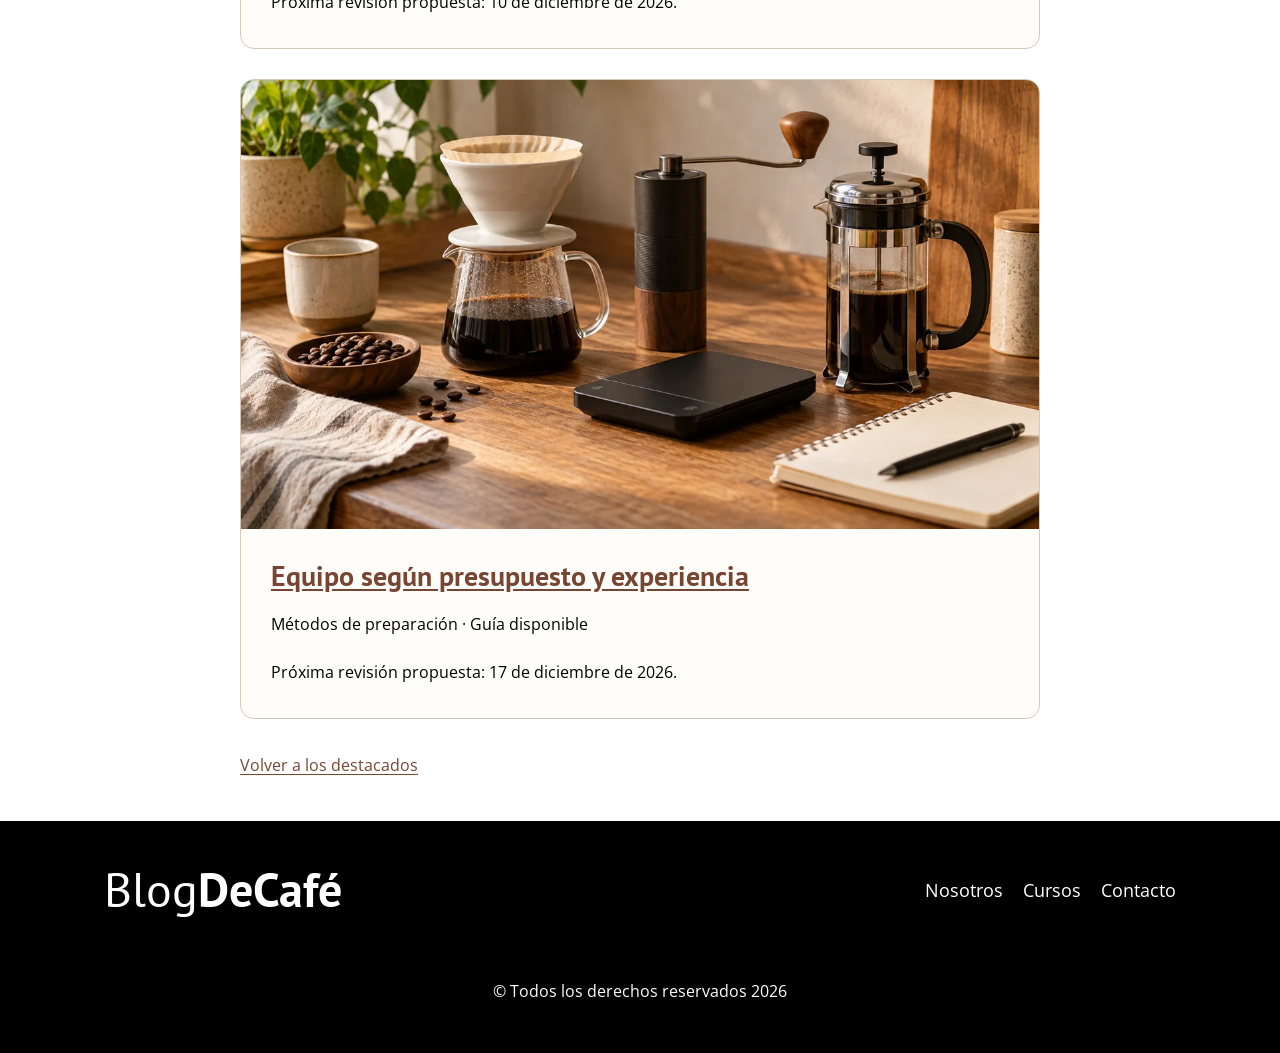
==== commit 5fe31cdc: "Refactorización de HTML y CSS para mejorar el rendimiento y la accesibilidad - Se actualizó la estra" ====
--- a/calendario.html
+++ b/calendario.html
@@ -8,10 +8,9 @@
     <title>Guías y calendario editorial | BlogDeCafé</title>
     <meta name="description" content="Siete guías para preparar café en casa y un calendario propuesto de revisiones semanales.">
     <link rel="stylesheet" href="css/normalize.css">
-    <link href="https://fonts.googleapis.com/css2?family=Open+Sans:ital@0;1&display=swap" rel="stylesheet">
-    <link
-        href="https://fonts.googleapis.com/css2?family=Open+Sans:ital@0;1&family=PT+Sans:ital,wght@0,400;0,700;1,400;1,700&display=swap"
-        rel="stylesheet">
+    <link rel="preconnect" href="https://fonts.googleapis.com">
+    <link rel="preconnect" href="https://fonts.gstatic.com" crossorigin>
+    <link href="https://fonts.googleapis.com/css2?family=Open+Sans:ital,wght@0,400;0,600;0,700;1,400&family=PT+Sans:wght@400;700&display=swap" rel="stylesheet">
     <link rel="stylesheet" href="css/style.css">
 </head>
 
@@ -40,25 +39,25 @@
 
     <main class="contenedor lectura">
 <h1>Guías y calendario editorial</h1><p>Los siete temas ya tienen una guía disponible. Este calendario propone una revisión semanal para seguir ampliándolas; las fechas son una planificación editorial, no publicaciones automáticas.</p><ol class="calendario-editorial"><li>
-    <a class="calendario-editorial__imagen" href="granos-de-cafe.html"><img src="media/images/guias/arabica-robusta.png" alt="Dos cuencos con granos de café de formas distintas para comparar arábica y robusta." width="1536" height="1024" loading="lazy" decoding="async"></a>
+    <a class="calendario-editorial__imagen" href="granos-de-cafe.html"><picture><source srcset="media/images/guias/arabica-robusta.webp" type="image/webp"><img src="media/images/guias/arabica-robusta.png" alt="Dos cuencos con granos de café de formas distintas para comparar arábica y robusta." width="1536" height="1024" loading="lazy" decoding="async"></picture></a>
     <div class="calendario-editorial__contenido"><h2><a href="granos-de-cafe.html">Arábica y robusta: elegir tus granos</a></h2><p>Granos y molienda · Guía disponible</p><p>Próxima revisión propuesta: <time datetime="2026-11-05">5 de noviembre de 2026</time>.</p></div>
 </li><li>
-    <a class="calendario-editorial__imagen" href="entrada.html"><img src="media/images/guias/ajustes-extraccion.png" alt="Molino, café molido, balanza y hervidor para ajustar la preparación." width="1536" height="1024" loading="lazy" decoding="async"></a>
+    <a class="calendario-editorial__imagen" href="entrada.html"><picture><source srcset="media/images/guias/ajustes-extraccion.webp" type="image/webp"><img src="media/images/guias/ajustes-extraccion.png" alt="Molino, café molido, balanza y hervidor para ajustar la preparación." width="1536" height="1024" loading="lazy" decoding="async"></picture></a>
     <div class="calendario-editorial__contenido"><h2><a href="entrada.html">Ajustar molienda, proporción y temperatura</a></h2><p>Métodos de preparación · Guía disponible</p><p>Próxima revisión propuesta: <time datetime="2026-11-12">12 de noviembre de 2026</time>.</p></div>
 </li><li>
-    <a class="calendario-editorial__imagen" href="recetas-de-cafe.html"><img src="media/images/guias/recetas-cantidades.png" alt="Café con leche, café con hielo y café con cacao junto a utensilios de medición." width="1536" height="1024" loading="lazy" decoding="async"></a>
+    <a class="calendario-editorial__imagen" href="recetas-de-cafe.html"><picture><source srcset="media/images/guias/recetas-cantidades.webp" type="image/webp"><img src="media/images/guias/recetas-cantidades.png" alt="Café con leche, café con hielo y café con cacao junto a utensilios de medición." width="1536" height="1024" loading="lazy" decoding="async"></picture></a>
     <div class="calendario-editorial__contenido"><h2><a href="recetas-de-cafe.html">Recetas con cantidades y pasos</a></h2><p>Recetas de café · Guía disponible</p><p>Próxima revisión propuesta: <time datetime="2026-11-19">19 de noviembre de 2026</time>.</p></div>
 </li><li>
-    <a class="calendario-editorial__imagen" href="metodos-de-cafe.html"><img src="media/images/guias/metodos-preparacion.png" alt="Prensa francesa, filtro manual y cafetera espresso sobre una mesa." width="1536" height="1024" loading="lazy" decoding="async"></a>
+    <a class="calendario-editorial__imagen" href="metodos-de-cafe.html"><picture><source srcset="media/images/guias/metodos-preparacion.webp" type="image/webp"><img src="media/images/guias/metodos-preparacion.png" alt="Prensa francesa, filtro manual y cafetera espresso sobre una mesa." width="1536" height="1024" loading="lazy" decoding="async"></picture></a>
     <div class="calendario-editorial__contenido"><h2><a href="metodos-de-cafe.html">Diferencias entre métodos</a></h2><p>Métodos de preparación · Guía disponible</p><p>Próxima revisión propuesta: <time datetime="2026-11-26">26 de noviembre de 2026</time>.</p></div>
 </li><li>
-    <a class="calendario-editorial__imagen" href="conservar-cafe.html"><img src="media/images/guias/conservacion-frescura.png" alt="Recipiente opaco y hermético con granos de café junto a una bolsa cerrada." width="1536" height="1024" loading="lazy" decoding="async"></a>
+    <a class="calendario-editorial__imagen" href="conservar-cafe.html"><picture><source srcset="media/images/guias/conservacion-frescura.webp" type="image/webp"><img src="media/images/guias/conservacion-frescura.png" alt="Recipiente opaco y hermético con granos de café junto a una bolsa cerrada." width="1536" height="1024" loading="lazy" decoding="async"></picture></a>
     <div class="calendario-editorial__contenido"><h2><a href="conservar-cafe.html">Conservación y frescura</a></h2><p>Granos y molienda · Guía disponible</p><p>Próxima revisión propuesta: <time datetime="2026-12-03">3 de diciembre de 2026</time>.</p></div>
 </li><li>
-    <a class="calendario-editorial__imagen" href="errores-cafe.html"><img src="media/images/guias/errores-preparacion.png" alt="Cuchara con café molido, prensa con restos de café, balanza y temporizador." width="1536" height="1024" loading="lazy" decoding="async"></a>
+    <a class="calendario-editorial__imagen" href="errores-cafe.html"><picture><source srcset="media/images/guias/errores-preparacion.webp" type="image/webp"><img src="media/images/guias/errores-preparacion.png" alt="Cuchara con café molido, prensa con restos de café, balanza y temporizador." width="1536" height="1024" loading="lazy" decoding="async"></picture></a>
     <div class="calendario-editorial__contenido"><h2><a href="errores-cafe.html">Errores frecuentes en casa</a></h2><p>Métodos de preparación · Guía disponible</p><p>Próxima revisión propuesta: <time datetime="2026-12-10">10 de diciembre de 2026</time>.</p></div>
 </li><li>
-    <a class="calendario-editorial__imagen" href="equipo-cafe.html"><img src="media/images/guias/equipo-presupuesto.png" alt="Filtro manual, molino, balanza y prensa francesa para preparar café en casa." width="1536" height="1024" loading="lazy" decoding="async"></a>
+    <a class="calendario-editorial__imagen" href="equipo-cafe.html"><picture><source srcset="media/images/guias/equipo-presupuesto.webp" type="image/webp"><img src="media/images/guias/equipo-presupuesto.png" alt="Filtro manual, molino, balanza y prensa francesa para preparar café en casa." width="1536" height="1024" loading="lazy" decoding="async"></picture></a>
     <div class="calendario-editorial__contenido"><h2><a href="equipo-cafe.html">Equipo según presupuesto y experiencia</a></h2><p>Métodos de preparación · Guía disponible</p><p>Próxima revisión propuesta: <time datetime="2026-12-17">17 de diciembre de 2026</time>.</p></div>
 </li></ol><a href="index.html#blog">Volver a los destacados</a>
     </main>
--- a/css/style.css
+++ b/css/style.css
@@ -1,4 +1,6 @@
 :root {
+  --imagen-banner: url(../media/images/banner.jpg);
+  --imagen-contacto: url(../media/images/contacto.jpg);
   --fuenteHeading: "PT Sans", sans-serif;
 
   --fuenteParrafos: "Open Sans", sans-serif;
@@ -61,6 +63,7 @@
 
 img {
   max-width: 100%;
+  height: auto;
 }
 
 .no-margin {
@@ -75,17 +78,9 @@
   text-align: center;
 }
 
-.webp,
-.header {
-  background-image: url(../media/images/banner.webp);
-}
-
-.no-webp,
-.header {
-  background-image: url(../media/images/banner.jpg);
-}
 .header {
   height: 60rem;
+  background-image: var(--imagen-banner);
   background-size: cover;
   background-repeat: no-repeat;
   background-position: center center;
@@ -268,7 +263,7 @@
 }
 
 .contacto-bg {
-  background-image: url(../media/images/contacto.jpg);
+  background-image: var(--imagen-contacto);
   background-size: cover;
   background-repeat: no-repeat;
   background-position: center center;
@@ -390,7 +385,7 @@
 .formacion > .header {
   height: auto;
   min-height: 42rem;
-  background-image: linear-gradient(90deg, rgba(26, 19, 15, .85), rgba(26, 19, 15, .4)), url(../media/images/banner.jpg);
+  background-image: linear-gradient(90deg, rgba(26, 19, 15, .85), rgba(26, 19, 15, .4)), var(--imagen-banner);
 }
 .pagina-contacto .header__texto,
 .inicio .header__texto,
@@ -492,7 +487,7 @@
 .pagina-nosotros > .header {
   height: auto;
   min-height: 42rem;
-  background-image: linear-gradient(90deg, rgba(26, 19, 15, .85), rgba(26, 19, 15, .4)), url(../media/images/banner.jpg);
+  background-image: linear-gradient(90deg, rgba(26, 19, 15, .85), rgba(26, 19, 15, .4)), var(--imagen-banner);
 }
 .pagina-nosotros .header__texto { margin: 4rem auto 0; padding: 0 5% 6rem; max-width: 96rem; }
 .pagina-nosotros .header__texto .header__promesa { font-size: clamp(3rem, 4vw, 4.6rem); letter-spacing: -.08rem; }
@@ -569,3 +564,16 @@
 :where(a, button, input, select, textarea):focus-visible { outline: 3px solid #774632; outline-offset: 4px; }
 .header a:focus-visible, .footer a:focus-visible { outline-color: #edcfad; }
 #email-ayuda { color: #655b52; font-size: 1.4rem; }
+
+/* Native format selection: JPEG fallback; WebP chosen when supported. */
+@supports (background-image: image-set(url("image.webp") type("image/webp"))) {
+  :root {
+    --imagen-banner: image-set(url(../media/images/banner.webp) type("image/webp"), url(../media/images/banner.jpg) type("image/jpeg"));
+    --imagen-contacto: image-set(url(../media/images/contacto.webp) type("image/webp"), url(../media/images/contacto.jpg) type("image/jpeg"));
+  }
+}
+/* picture must fill grid cells previously occupied directly by an img. */
+.ficha-curso__imagen picture, .nosotros-presentacion__imagen picture { display: block; height: 100%; }
+.lectura article > picture { display: block; margin: 3rem 0; }
+.lectura article > picture img { display: block; width: 100%; height: auto; }
+picture img { vertical-align: middle; }
